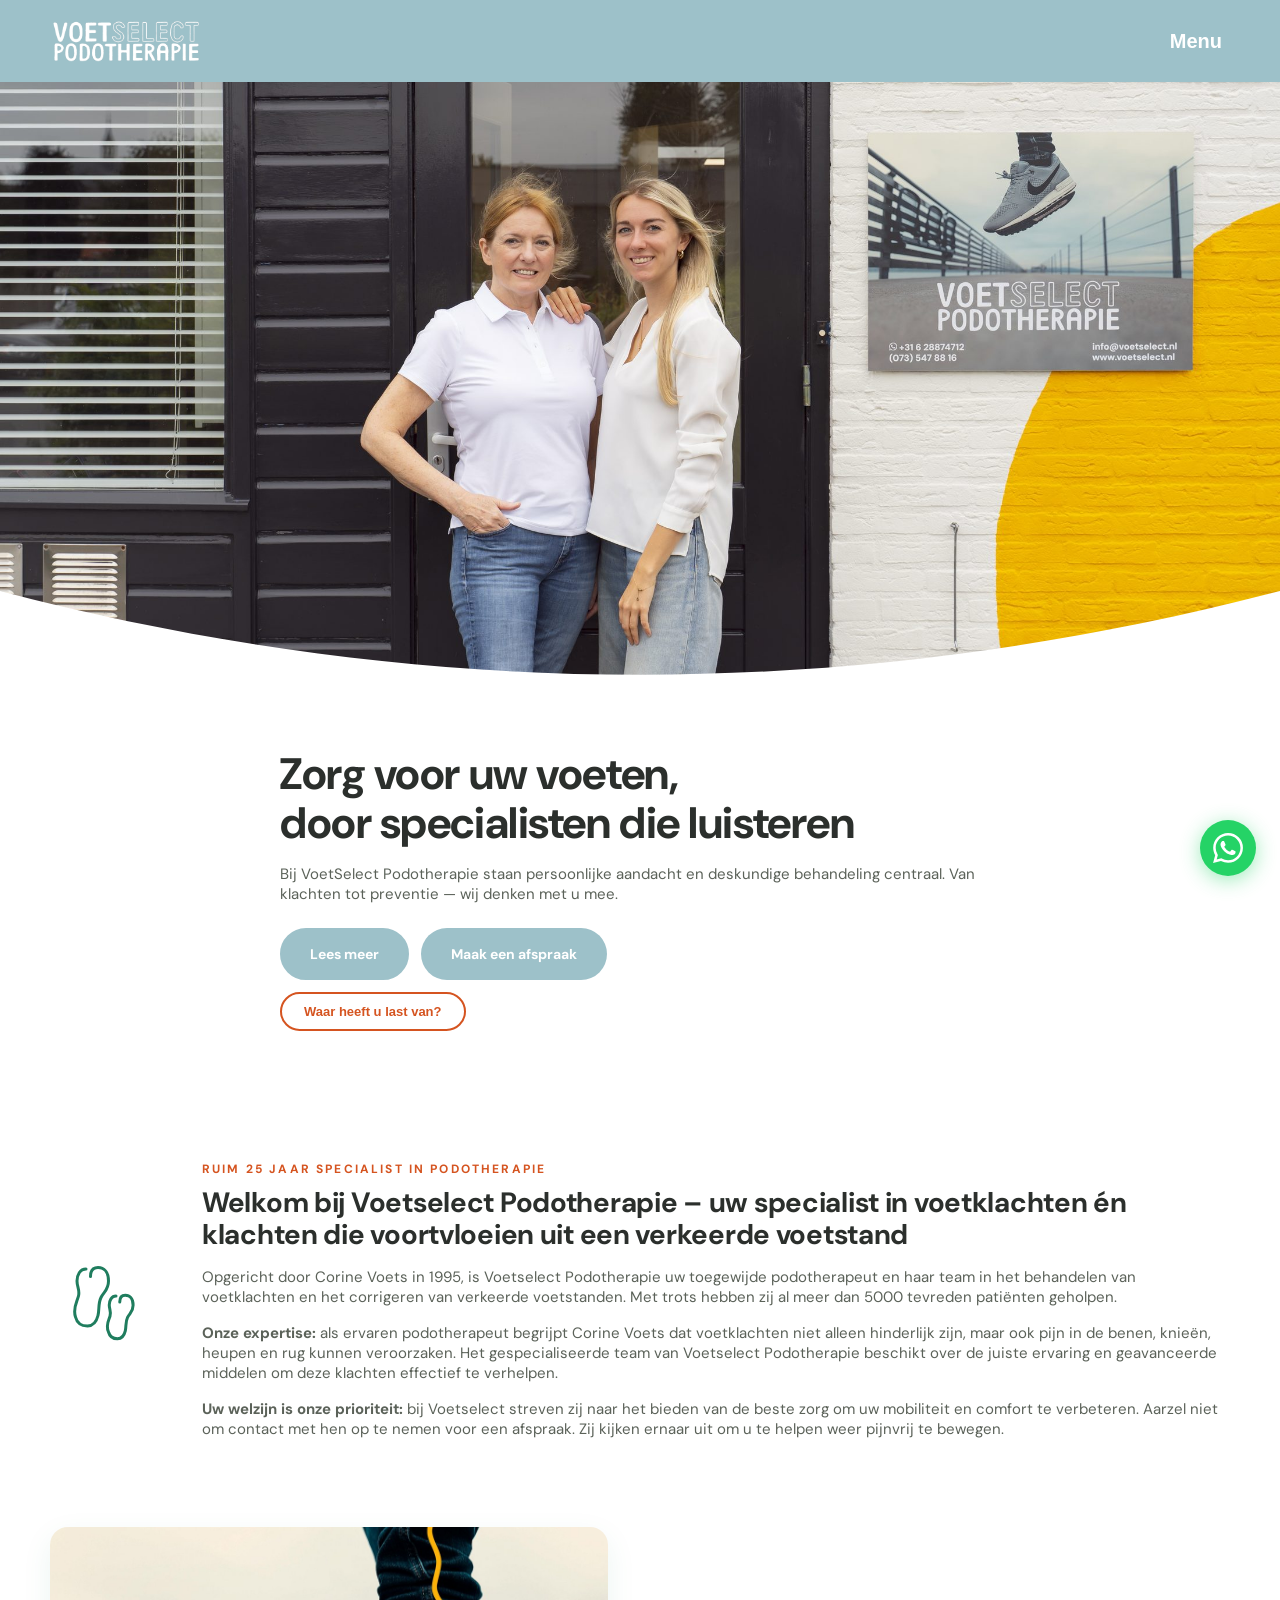
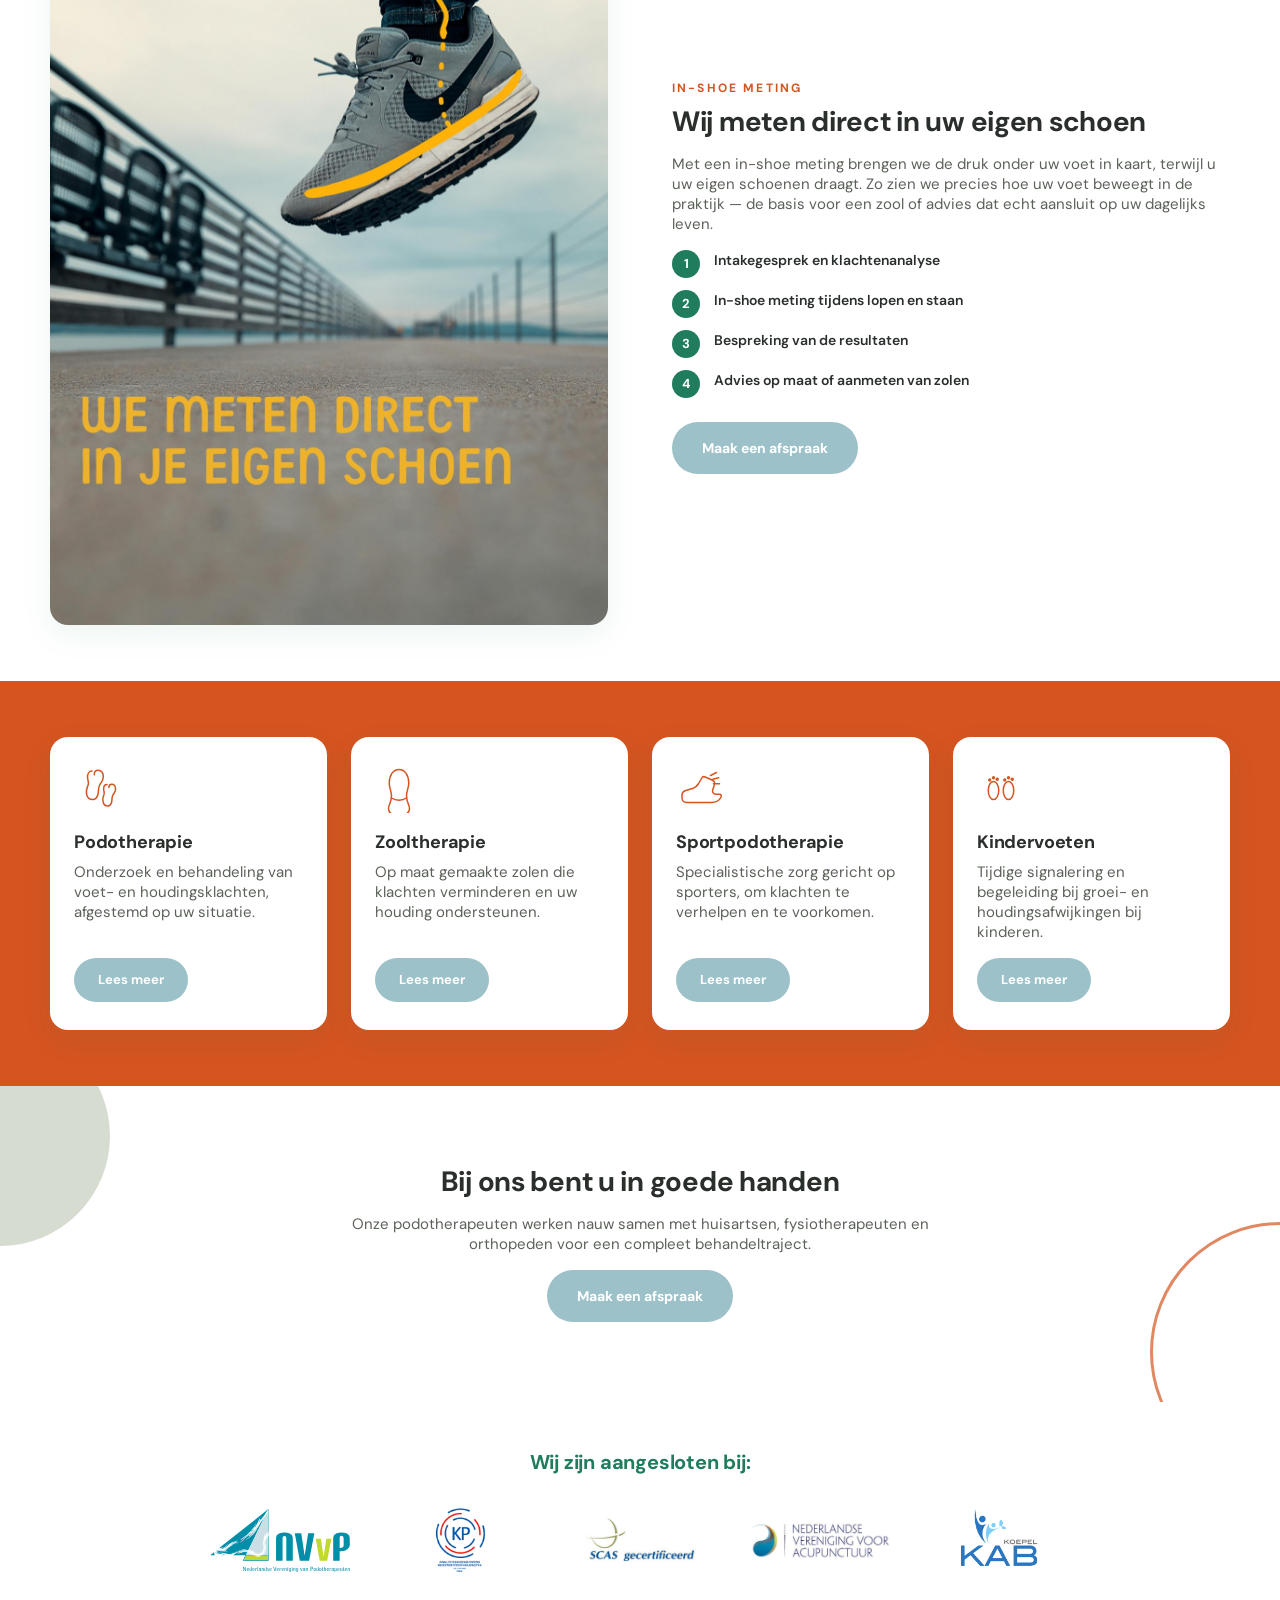
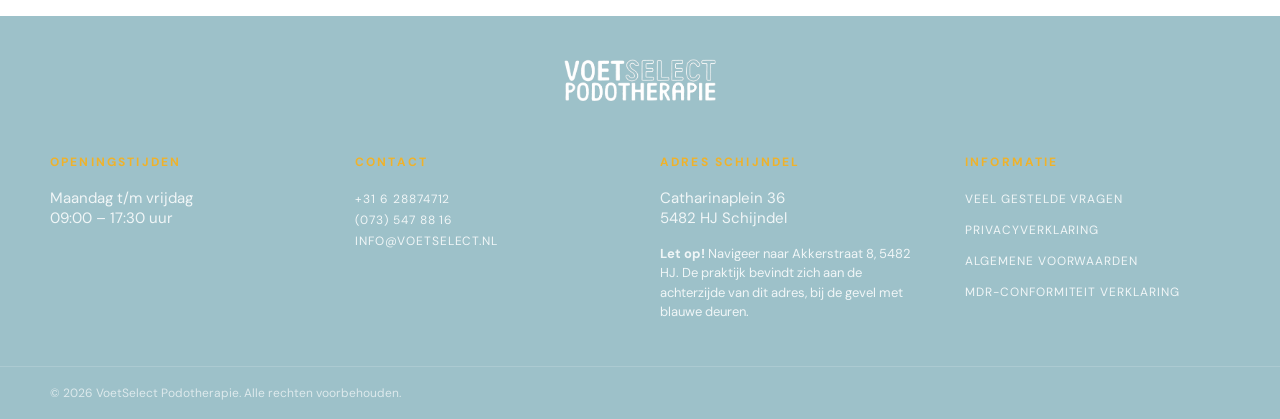
==== index.html @ 1197e451 "email test plus google analytics" ====
<!DOCTYPE html>
<html lang="nl">
<head>
<meta charset="UTF-8">
<!-- Google tag (gtag.js) -->
<script async src="https://www.googletagmanager.com/gtag/js?id=G-R4C8R8138Y"></script>
<script>
  window.dataLayer = window.dataLayer || [];
  function gtag(){dataLayer.push(arguments);}
  gtag('js', new Date());
  gtag('config', 'G-R4C8R8138Y');
</script>
<meta name="viewport" content="width=device-width, initial-scale=1.0">
<meta name="description" content="VoetSelect Podotherapie in Schijndel: al meer dan 25 jaar specialist in voetklachten, steunzolen en podotherapeutische behandeling. Maak eenvoudig online een afspraak.">
<title>VoetSelect Podotherapie</title>
<link rel="icon" href="img/favicon-32x32.png" sizes="32x32">
<link rel="icon" href="img/favicon-192x192.png" sizes="192x192">
<link rel="apple-touch-icon" href="img/apple-touch-icon.png">
<link rel="preconnect" href="https://fonts.googleapis.com">
<link rel="preconnect" href="https://fonts.gstatic.com" crossorigin>
<link href="https://fonts.googleapis.com/css2?family=DM+Sans:ital,opsz,wght@0,9..40,400..700;1,9..40,400..700&display=swap" rel="stylesheet">
<link rel="stylesheet" href="style.css">
</head>
<body data-active-page="index.html">

<div id="header-placeholder"></div>

<main>

  <!-- HERO -->
  <section class="hero">
    <div class="hero-media">
      <img src="img/hero-wide.jpg" alt="Het team van VoetSelect Podotherapie voor de praktijk">
      <svg class="hero-curve" viewBox="0 0 1440 120" preserveAspectRatio="none" aria-hidden="true">
        <path d="M0,0 C 480,120 960,120 1440,0 L1440,120 L0,120 Z" fill="#ffffff"></path>
      </svg>
    </div>

    <div class="hero-content container">
      <h1>Zorg voor uw voeten,<br>door specialisten die luisteren</h1>
      <p>Bij VoetSelect Podotherapie staan persoonlijke aandacht en deskundige behandeling centraal. Van klachten tot preventie &mdash; wij denken met u mee.</p>
      <div class="hero-actions">
        <div class="hero-actions-primary">
          <a class="btn btn-outline" href="behandelingen.html">Lees meer</a>
          <a class="btn btn-primary" href="#" data-open-quiz>Maak een afspraak</a>
        </div>
        <div class="hero-actions-tools">
          <button type="button" class="btn btn-quiz" data-open-quiz>Waar heeft u last van?</button>
        </div>
      </div>
    </div>
  </section>

  <!-- INTRO -->
  <section class="intro container">
    <div class="intro-grid">
      <div class="intro-icon" aria-hidden="true">
        <svg viewBox="0 0 64 64" fill="none" stroke="currentColor" stroke-width="2" stroke-linecap="round" stroke-linejoin="round">
          <path d="M24 8c-4 0-6 4-6 8s2 6 1 10-4 8-2 14c1 4 4 6 8 6s6-3 7-7 0-8 2-12 5-5 5-11-3-9-7-9-5 3-5 6"/>
          <path d="M44 26c-3 0-4.5 3-4.5 6s1.5 4.5 0.5 7.5-3 6-1 10.5c0.8 3 3 4.5 6 4.5s4.5-2.2 5.2-5.2 0-6 1.5-9 3.7-3.7 3.7-8.2-2.2-6.6-5.2-6.6-3.7 2.2-3.7 4.5"/>
        </svg>
      </div>
      <div class="intro-text">
        <p class="eyebrow">Ruim 25 jaar specialist in podotherapie</p>
        <h2>Welkom bij Voetselect Podotherapie – uw specialist in voetklachten én klachten die voortvloeien uit een verkeerde voetstand</h2>
        <p>Opgericht door Corine Voets in 1995, is Voetselect Podotherapie uw toegewijde podotherapeut en haar team in het behandelen van voetklachten en het corrigeren van verkeerde voetstanden. Met trots hebben zij al meer dan 5000 tevreden patiënten geholpen.</p>
        <p><strong>Onze expertise:</strong> als ervaren podotherapeut begrijpt Corine Voets dat voetklachten niet alleen hinderlijk zijn, maar ook pijn in de benen, knieën, heupen en rug kunnen veroorzaken. Het gespecialiseerde team van Voetselect Podotherapie beschikt over de juiste ervaring en geavanceerde middelen om deze klachten effectief te verhelpen.</p>
        <p><strong>Uw welzijn is onze prioriteit:</strong> bij Voetselect streven zij naar het bieden van de beste zorg om uw mobiliteit en comfort te verbeteren. Aarzel niet om contact met hen op te nemen voor een afspraak. Zij kijken ernaar uit om u te helpen weer pijnvrij te bewegen.</p>
      </div>
    </div>
  </section>

  <!-- IN-SHOE STAPPENPLAN -->
  <section class="stappenplan container">
    <div class="stappenplan-grid">
      <div class="stappenplan-media">
        <img src="img/stappenplan.jpg" alt="We meten direct in je eigen schoen">
      </div>
      <div class="stappenplan-text">
        <p class="eyebrow">In-shoe meting</p>
        <h2>Wij meten direct in uw eigen schoen</h2>
        <p>Met een in-shoe meting brengen we de druk onder uw voet in kaart, terwijl u uw eigen schoenen draagt. Zo zien we precies hoe uw voet beweegt in de praktijk &mdash; de basis voor een zool of advies dat echt aansluit op uw dagelijks leven.</p>
        <ol class="stappenplan-steps">
          <li>Intakegesprek en klachtenanalyse</li>
          <li>In-shoe meting tijdens lopen en staan</li>
          <li>Bespreking van de resultaten</li>
          <li>Advies op maat of aanmeten van zolen</li>
        </ol>
        <a class="btn btn-primary" href="#" data-open-quiz>Maak een afspraak</a>
      </div>
    </div>
  </section>

  <!-- FEATURE CARDS -->
  <section class="features">
    <div class="container">
      <div class="features-grid">

        <article class="feature-card">
          <div class="feature-icon" aria-hidden="true">
            <svg viewBox="0 0 64 64" fill="none" stroke="currentColor" stroke-width="2" stroke-linecap="round" stroke-linejoin="round">
              <path d="M24 8c-4 0-6 4-6 8s2 6 1 10-4 8-2 14c1 4 4 6 8 6s6-3 7-7 0-8 2-12 5-5 5-11-3-9-7-9-5 3-5 6"/>
              <path d="M44 26c-3 0-4.5 3-4.5 6s1.5 4.5 0.5 7.5-3 6-1 10.5c0.8 3 3 4.5 6 4.5s4.5-2.2 5.2-5.2 0-6 1.5-9 3.7-3.7 3.7-8.2-2.2-6.6-5.2-6.6-3.7 2.2-3.7 4.5"/>
            </svg>
          </div>
          <h3>Podotherapie</h3>
          <p>Onderzoek en behandeling van voet- en houdingsklachten, afgestemd op uw situatie.</p>
          <a class="btn btn-card" href="behandelingen.html">Lees meer</a>
        </article>

        <article class="feature-card">
          <div class="feature-icon" aria-hidden="true">
            <svg viewBox="0 0 64 64" fill="none" stroke="currentColor" stroke-width="2" stroke-linecap="round" stroke-linejoin="round">
              <path d="M32 6c-8 0-13 8-13 18 0 7 3 11 3 17 0 9-4 12-4 17 0 6 6 10 14 10s14-4 14-10c0-5-4-8-4-17 0-6 3-10 3-17 0-10-5-18-13-18z"/>
              <path d="M22 44c3 2 6 3 10 3s7-1 10-3"/>
            </svg>
          </div>
          <h3>Zooltherapie</h3>
          <p>Op maat gemaakte zolen die klachten verminderen en uw houding ondersteunen.</p>
          <a class="btn btn-card" href="behandelingen.html">Lees meer</a>
        </article>

        <article class="feature-card">
          <div class="feature-icon" aria-hidden="true">
            <svg viewBox="0 0 64 64" fill="none" stroke="currentColor" stroke-width="2" stroke-linecap="round" stroke-linejoin="round">
              <path d="M8 40c0-3 2-5 5-6l10-3c3-1 5-3 7-6l4-7c1-2 3-3 5-2l9 4c3 1 4 4 3 7l-2 6c-1 3 1 6 4 6h5c2 0 3 2 2 4-2 4-7 7-13 7H14c-4 0-6-3-6-6z"/>
              <line x1="46" y1="14" x2="54" y2="10"/>
              <line x1="49" y1="19" x2="57" y2="17"/>
              <line x1="50" y1="25" x2="58" y2="25"/>
            </svg>
          </div>
          <h3>Sportpodotherapie</h3>
          <p>Specialistische zorg gericht op sporters, om klachten te verhelpen en te voorkomen.</p>
          <a class="btn btn-card" href="behandelingen.html">Lees meer</a>
        </article>

        <article class="feature-card">
          <div class="feature-icon" aria-hidden="true">
            <svg viewBox="0 0 64 64" fill="none" stroke="currentColor" stroke-width="2" stroke-linecap="round" stroke-linejoin="round">
              <ellipse cx="22" cy="34" rx="7" ry="12"/>
              <circle cx="17" cy="20" r="2.2" fill="currentColor" stroke="none"/>
              <circle cx="22" cy="17" r="2.2" fill="currentColor" stroke="none"/>
              <circle cx="27" cy="19" r="2.2" fill="currentColor" stroke="none"/>
              <ellipse cx="42" cy="34" rx="7" ry="12"/>
              <circle cx="37" cy="20" r="2.2" fill="currentColor" stroke="none"/>
              <circle cx="42" cy="17" r="2.2" fill="currentColor" stroke="none"/>
              <circle cx="47" cy="19" r="2.2" fill="currentColor" stroke="none"/>
            </svg>
          </div>
          <h3>Kindervoeten</h3>
          <p>Tijdige signalering en begeleiding bij groei- en houdingsafwijkingen bij kinderen.</p>
          <a class="btn btn-card" href="behandelingen.html">Lees meer</a>
        </article>

      </div>
    </div>
  </section>

  <!-- ILLUSTRATION / ACCENT SECTION -->
  <section class="accent-section">
    <div class="accent-circle accent-circle--sage" aria-hidden="true"></div>
    <div class="accent-grid container">
      <div class="accent-text">
        <h2>Bij ons bent u in goede handen</h2>
        <p>Onze podotherapeuten werken nauw samen met huisartsen, fysiotherapeuten en orthopeden voor een compleet behandeltraject.</p>
        <a class="btn btn-primary" href="#" data-open-quiz>Maak een afspraak</a>
      </div>
    </div>
    <div class="accent-circle accent-circle--orange" aria-hidden="true"></div>
  </section>

</main>

<!-- FOOTER -->
<div id="footer-placeholder"></div>

<!-- QUIZ MODAL -->
<div class="quiz-overlay" id="quizOverlay" aria-hidden="true" role="dialog" aria-modal="true" aria-labelledby="quizHeading">
  <div class="quiz-modal">
    <button type="button" class="quiz-close" id="quizClose" aria-label="Quiz sluiten">&times;</button>
    <div class="quiz-deco" aria-hidden="true"></div>

    <!-- Vraag 1 -->
    <div class="quiz-step is-active" id="quizStep1">
      <div class="quiz-meta">
        <span class="quiz-counter">Vraag 1 van 3</span>
        <div class="quiz-progress-track"><div class="quiz-progress-fill quiz-progress-fill--1"></div></div>
      </div>
      <h3 id="quizHeading" class="quiz-question">Waar heeft u pijn of klachten?</h3>
      <div class="quiz-options">
        <button type="button" class="quiz-option" data-value="Voet">Voet</button>
        <button type="button" class="quiz-option" data-value="Enkel">Enkel</button>
        <button type="button" class="quiz-option" data-value="Knie">Knie</button>
        <button type="button" class="quiz-option" data-value="Heup of rug">Heup of rug</button>
      </div>
      <div class="quiz-nav">
        <button type="button" class="btn btn-primary quiz-next" data-next="quizStep2" disabled>Volgende</button>
      </div>
    </div>

    <!-- Vraag 2 -->
    <div class="quiz-step" id="quizStep2">
      <div class="quiz-meta">
        <span class="quiz-counter">Vraag 2 van 3</span>
        <div class="quiz-progress-track"><div class="quiz-progress-fill quiz-progress-fill--2"></div></div>
      </div>
      <h3 class="quiz-question">Hoe lang heeft u deze klachten al?</h3>
      <div class="quiz-options">
        <button type="button" class="quiz-option" data-value="Minder dan 2 weken">Minder dan 2 weken</button>
        <button type="button" class="quiz-option" data-value="2 tot 6 weken">2 tot 6 weken</button>
        <button type="button" class="quiz-option" data-value="Langer dan 6 weken">Langer dan 6 weken</button>
        <button type="button" class="quiz-option" data-value="Al meer dan een jaar">Al meer dan een jaar</button>
      </div>
      <div class="quiz-nav">
        <button type="button" class="quiz-back" data-prev="quizStep1">Terug</button>
        <button type="button" class="btn btn-primary quiz-next" data-next="quizStep3" disabled>Volgende</button>
      </div>
    </div>

    <!-- Vraag 3 -->
    <div class="quiz-step" id="quizStep3">
      <div class="quiz-meta">
        <span class="quiz-counter">Vraag 3 van 3</span>
        <div class="quiz-progress-track"><div class="quiz-progress-fill quiz-progress-fill--3"></div></div>
      </div>
      <h3 class="quiz-question">Wanneer zijn de klachten het ergst?</h3>
      <div class="quiz-options">
        <button type="button" class="quiz-option" data-value="'s Ochtends bij het opstaan">'s Ochtends bij het opstaan</button>
        <button type="button" class="quiz-option" data-value="Na lang lopen of staan">Na lang lopen of staan</button>
        <button type="button" class="quiz-option" data-value="Tijdens het sporten">Tijdens het sporten</button>
        <button type="button" class="quiz-option" data-value="De hele dag door">De hele dag door</button>
      </div>
      <div class="quiz-nav">
        <button type="button" class="quiz-back" data-prev="quizStep2">Terug</button>
        <button type="button" class="btn btn-primary quiz-next" data-next="quizForm" disabled>Bekijk resultaat</button>
      </div>
    </div>

    <!-- Afspraak form -->
    <div class="quiz-step" id="quizForm">
      <h3 class="quiz-question">Maak een afspraak</h3>
      <p class="quiz-form-intro">Op basis van uw antwoorden maken wij graag een afspraak voor u.</p>
      <div class="quiz-summary" id="quizSummary" aria-live="polite"></div>
      <form class="quiz-form" id="appointmentForm" novalidate>
        <div class="form-row">
          <div class="form-field">
            <label for="fname">Naam <span aria-hidden="true">*</span></label>
            <input type="text" id="fname" name="naam" required autocomplete="name" placeholder="Uw volledige naam">
          </div>
          <div class="form-field">
            <label for="femail">E-mail <span aria-hidden="true">*</span></label>
            <input type="email" id="femail" name="email" required autocomplete="email" placeholder="uw@email.nl">
          </div>
        </div>
        <div class="form-row">
          <div class="form-field">
            <label for="fphone">Telefoonnummer</label>
            <input type="tel" id="fphone" name="telefoon" autocomplete="tel" placeholder="06 00 00 00 00">
          </div>
          <div class="form-field">
            <label for="fdate">Gewenste datum</label>
            <input type="date" id="fdate" name="datum">
          </div>
        </div>
        <div class="form-field">
          <label for="fnotes">Opmerkingen</label>
          <textarea id="fnotes" name="opmerkingen" rows="3" placeholder="Eventuele extra informatie..."></textarea>
        </div>
        <div class="form-field">
          <label for="fcaptcha">Beveiliging <span aria-hidden="true">*</span></label>
          <div class="captcha-wrap">
            <span class="captcha-question" id="captchaQuestion"></span>
            <input type="text" id="fcaptcha" name="captcha" inputmode="numeric" autocomplete="off" placeholder="Uw antwoord">
          </div>
        </div>
        <div class="form-field">
          <div class="h-captcha" data-captcha="true"></div>
        </div>
        <p class="form-error" id="appointmentFormError" hidden>Er ging iets mis bij het versturen. Probeer het opnieuw of bel ons.</p>
        <div class="quiz-nav">
          <button type="button" class="quiz-back" data-prev="quizStep3">Terug</button>
          <button type="submit" class="btn btn-primary">Afspraak aanvragen</button>
        </div>
      </form>
    </div>

    <!-- Bevestiging -->
    <div class="quiz-step" id="quizSuccess">
      <div class="quiz-success-icon" aria-hidden="true">
        <svg viewBox="0 0 48 48" fill="none" stroke="currentColor" stroke-width="3.5" stroke-linecap="round" stroke-linejoin="round">
          <polyline points="10,26 20,36 38,14"/>
        </svg>
      </div>
      <h3 class="quiz-question">Aanvraag verstuurd!</h3>
      <p>Bedankt voor uw aanvraag. Wij nemen zo snel mogelijk contact met u op om een afspraak in te plannen.</p>
      <button type="button" class="btn btn-primary" id="quizDoneBtn">Sluiten</button>
    </div>

  </div>
</div>

<script src="partials.js"></script>
<script src="script.js"></script>
<script src="https://web3forms.com/client/script.js" async defer></script>
</body>
</html>
---- style.css ----
/* ============================================
   VoetSelect Podotherapie — Design tokens
   Derived from the supplied design brief PDF
   ============================================ */

/* Breakpoint scale — reuse these values only, don't invent new ones.
   500  small phones: collapse 2-col quiz/form fields to 1 col
   640  small: grids expand from 1 to 2/3 columns
   768  tablet (PDF spec: type scale + container padding)
   900  split layouts: content + sidebar/image
   1000 desktop nav kicks in (must match the nav breakpoint in script.js);
        grids expand to 3/4 columns
   1200 desktop (PDF spec: type scale) */

:root {
  /* Color palette (from PDF page 3) */
  --color-sage: #b6c0ab;     /* soft green */
  --color-blue: #9dc1c9;     /* header / hero blue */
  --color-gold: #efb22b;     /* accent yellow */
  --color-terracotta: #d55420; /* feature band */
  --color-green: #1f7d5e;    /* primary / hover */

  --color-white: #ffffff;
  --color-text: #2b2f2c;
  --color-text-muted: #5b6259;

  /* Typography (DM Sans, from PDF page 2) */
  --font-base: 'DM Sans', system-ui, -apple-system, sans-serif;

  --fs-body: 15px;
  --lh-body: 20px;

  --fs-h1: 28px;
  --lh-h1: 32px;

  --fs-h2: 20px;
  --lh-h2: 26px;

  --fs-link: 12px;

  /* Container padding (mobile defaults, from PDF page 4) */
  --pad-container: 25px;

  /* Radii / shadows */
  --radius-btn: 999px;
  --radius-card: 18px;
  --shadow-card: 0 10px 30px rgba(31, 125, 94, 0.08);

  --transition-fast: 0.2s ease;
}

/* Tablet */
@media (min-width: 768px) {
  :root {
    --fs-h1: 35px;
    --lh-h1: 40px;

    --fs-h2: 24px;
    --lh-h2: 30px;

    --pad-container: 50px;
  }
}

/* Desktop */
@media (min-width: 1200px) {
  :root {
    --fs-h1: 44px;
    --lh-h1: 49px;

    --fs-h2: 28px;
    --lh-h2: 32px;

    --pad-container: 50px;
  }
}

/* ============================================
   Reset & base
   ============================================ */

* { box-sizing: border-box; }

html { scroll-behavior: smooth; }

body {
  margin: 0;
  font-family: var(--font-base);
  font-size: var(--fs-body);
  line-height: var(--lh-body);
  color: var(--color-text);
  background: var(--color-white);
}

img { max-width: 100%; display: block; }

a {
  color: inherit;
  text-decoration: none;
}

.container {
  max-width: 1280px;
  margin: 0 auto;
  padding-left: var(--pad-container);
  padding-right: var(--pad-container);
}

h1, h2, h3 {
  margin: 0 0 16px;
  font-weight: 700;
  letter-spacing: -0.01em;
}

h1 {
  font-size: var(--fs-h1);
  line-height: var(--lh-h1);
}

h2 {
  font-size: var(--fs-h2);
  line-height: var(--lh-h2);
}

h3 {
  font-size: 18px;
  line-height: 24px;
  margin-bottom: 8px;
}

p {
  margin: 0 0 16px;
  color: var(--color-text-muted);
}

/* Links styled in small caps, per PDF page 2 spec */
.footer-links a,
.footer-col a {
  font-size: var(--fs-link);
  letter-spacing: 0.08em;
  text-transform: uppercase;
  font-variant-caps: small-caps;
}

/* ============================================
   Buttons — pill shape, green hover (PDF page 1)
   ============================================ */

.btn {
  display: inline-flex;
  align-items: center;
  justify-content: center;
  padding: 14px 28px;
  border-radius: var(--radius-btn);
  font-weight: 700;
  font-size: 14px;
  border: 2px solid transparent;
  transition: background-color 0.65s ease,
              color 0.65s ease,
              border-color 0.65s ease,
              transform var(--transition-fast);
  cursor: pointer;
}

.btn:active { transform: translateY(1px); }

/* Primary CTA — solid green */
.btn-primary {
  background: var(--color-blue);
  color: var(--color-white);
}
.btn-primary:hover {
  background: var(--color-green);
}

/* Outline button on hero — light, turns green on hover */
.btn-outline {
  background: var(--color-blue);
  color: var(--color-white);
  border-color: var(--color-blue);
}
.btn-outline:hover {
  background: var(--color-green);
  border-color: var(--color-green);
}

/* Card "Lees meer" buttons — blue, green on hover (matches PDF) */
.btn-card {
  background: var(--color-blue);
  color: var(--color-white);
  padding: 10px 22px;
  font-size: 13px;
}
.btn-card:hover {
  background: var(--color-green);
}

/* ============================================
   Header
   ============================================ */

.site-header {
  background: var(--color-blue);
  position: sticky;
  top: 0;
  z-index: 150;
}

.header-inner {
  max-width: 1280px;
  margin: 0 auto;
  padding: 18px var(--pad-container);
  display: flex;
  align-items: center;
  justify-content: space-between;
}

.logo {
  display: flex;
  align-items: center;
}

.logo-img {
  height: 38px;
  width: auto;
  display: block;
}

@media (min-width: 768px) {
  .logo-img { height: 46px; }
}

/* Menu toggle (mobile-first) */
.menu-label {
  min-width: 4ch;
  text-align: center;
  display: inline-block;
  transition: opacity 0.15s ease, transform 0.15s ease;
}

.menu-label.is-switching {
  opacity: 0;
  transform: scale(0.5);
}

.menu-toggle {
  display: flex;
  align-items: center;
  gap: 10px;
  background: none;
  border: none;
  color: var(--color-white);
  font-weight: 700;
  font-size: 14px;
  cursor: pointer;
  padding: 8px;
  position: relative;
  z-index: 110;
}

.menu-icon {
  position: relative;
  width: 22px;
  height: 16px;
}
.menu-icon span {
  position: absolute;
  left: 0;
  display: block;
  width: 22px;
  height: 2px;
  background: var(--color-white);
  border-radius: 2px;
  transition: transform 0.35s cubic-bezier(0.65, 0, 0.35, 1),
              opacity 0.25s ease,
              top 0.35s cubic-bezier(0.65, 0, 0.35, 1);
}
.menu-icon span:nth-child(1) { top: 0; }
.menu-icon span:nth-child(2) { top: 7px; }
.menu-icon span:nth-child(3) { top: 14px; }

/* Morph into an X when open */
.menu-toggle[aria-expanded="true"] .menu-icon span:nth-child(1) {
  top: 7px;
  transform: rotate(45deg);
}
.menu-toggle[aria-expanded="true"] .menu-icon span:nth-child(2) {
  opacity: 0;
  transform: scaleX(0);
}
.menu-toggle[aria-expanded="true"] .menu-icon span:nth-child(3) {
  top: 7px;
  transform: rotate(-45deg);
}
.menu-toggle[aria-expanded="true"] .menu-icon span {
  background: var(--color-white);
}

/* Primary nav — full-screen circular reveal */
.primary-nav {
  position: fixed;
  inset: 0;
  z-index: 100;
  background: var(--color-green);
  display: flex;
  align-items: center;
  justify-content: center;

  clip-path: circle(0% at calc(100% - 38px) 38px);
  transition: clip-path 0.6s cubic-bezier(0.65, 0, 0.35, 1);
  pointer-events: none;
}

.primary-nav.is-open {
  clip-path: circle(150% at calc(100% - 38px) 38px);
  pointer-events: auto;
}

/* Decorative circle motif inside the overlay */
.primary-nav-circle {
  position: absolute;
  top: 50%;
  left: 50%;
  width: 60vmax;
  height: 60vmax;
  border: 1px solid rgba(255, 255, 255, 0.12);
  border-radius: 50%;
  transform: translate(-50%, -50%) scale(0.6);
  opacity: 0;
  transition: transform 0.7s cubic-bezier(0.65, 0, 0.35, 1) 0.1s,
              opacity 0.7s ease 0.1s;
}
.primary-nav.is-open .primary-nav-circle {
  transform: translate(-50%, -50%) scale(1);
  opacity: 1;
}

.primary-nav-inner {
  position: relative;
  text-align: center;
  opacity: 0;
  transform: translateY(16px);
  transition: opacity 0.4s ease 0.15s, transform 0.4s ease 0.15s;
}
.primary-nav.is-open .primary-nav-inner {
  opacity: 1;
  transform: translateY(0);
}

.primary-nav ul {
  list-style: none;
  margin: 0;
  padding: 0;
  display: flex;
  flex-direction: column;
  gap: 16px;
}
.primary-nav a {
  color: var(--color-white);
  font-weight: 700;
  font-size: 28px;
  letter-spacing: -0.01em;
  transition: color var(--transition-fast);
}
.primary-nav a:hover,
.primary-nav a:focus-visible {
  color: var(--color-gold);
}

@media (min-width: 1000px) {
  .menu-icon { display: none; }
  .menu-toggle { font-size: 20px; }

  /* Circle center sits at the viewport's top-right corner,
     so the top and right edges clip it — only the bottom-left arc is visible */
  .primary-nav {
    position: fixed;
    inset: auto;
    top: -400px;
    right: -400px;
    width: 800px;
    height: 800px;
    border-radius: 50%;
    background: var(--color-green);

    clip-path: none;
    transform: scale(0);
    transform-origin: center; /* center = viewport top-right corner */
    transition: transform 0.5s cubic-bezier(0.65, 0, 0.35, 1);

    display: flex;
    align-items: flex-end;
    justify-content: flex-end;
    padding: 0 450px 90px 0;
    pointer-events: none;
    z-index: 100;
  }

  .primary-nav.is-open {
    transform: scale(1);
    clip-path: none;
    pointer-events: auto;
  }

  .primary-nav-circle { display: none; }

  .primary-nav-inner {
    opacity: 0;
    transform: none;
    transition: opacity 0.3s ease 0.25s;
  }

  .primary-nav.is-open .primary-nav-inner {
    opacity: 1;
    transform: none;
  }

  .primary-nav ul {
    flex-direction: column;
    gap: 10px;
    text-align: right;
  }

  .primary-nav a {
    color: var(--color-white);
    font-weight: 700;
    font-size: 16px;
    letter-spacing: -0.01em;
  }

  .primary-nav a:hover,
  .primary-nav a:focus-visible {
    color: var(--color-gold);
  }
}

/* Lock scroll while the circular menu is open */
body.menu-open {
  overflow: hidden;
}

/* ============================================
   Hero
   ============================================ */

.hero {
  position: relative;
  background: var(--color-white);
}

.hero-media {
  position: relative;
  height: 56vh;
  min-height: 380px;
  max-height: max(620px, 32vw);
  overflow: hidden;
}

.hero-media img {
  width: 100%;
  height: 100%;
  object-fit: cover;
  object-position: center 65%;
}

.hero-curve {
  position: absolute;
  bottom: -1px;
  left: 0;
  width: 100%;
  height: 18%;
  min-height: 60px;
}

.hero-content {
  padding-top: 32px;
  padding-bottom: 64px;
  max-width: 760px;
}

.hero-content h1 {
  color: var(--color-text);
}

.hero-actions {
  display: flex;
  flex-direction: column;
  gap: 12px;
  margin-top: 24px;
}

.hero-actions-primary,
.hero-actions-tools {
  display: flex;
  flex-wrap: wrap;
  gap: 12px;
  align-items: center;
}

.hero-actions-tools .btn {
  padding: 10px 22px;
  font-size: 13px;
}

/* On larger screens, give the hero text more breathing room */
@media (min-width: 1000px) {
  .hero-media { height: 70vh; min-height: 520px; }

  .hero-content {
    padding-top: 48px;
    padding-bottom: 72px;
    max-width: 820px;
  }
}

/* ============================================
   Intro section
   ============================================ */

.intro {
  padding-top: 56px;
  padding-bottom: 56px;
}

.intro-grid {
  display: grid;
  gap: 32px;
  align-items: center;
}

.intro-icon svg {
  width: 88px;
  height: 88px;
  color: var(--color-green);
}

.eyebrow {
  text-transform: uppercase;
  letter-spacing: 0.18em;
  font-size: 12px;
  font-weight: 700;
  color: var(--color-terracotta);
  margin-bottom: 8px;
}

@media (min-width: 768px) {
  .intro-grid {
    grid-template-columns: 120px 1fr;
  }
  .intro-icon svg { width: 96px; height: 96px; }
}

/* ============================================
   In-shoe stappenplan
   ============================================ */

.stappenplan {
  padding-top: 16px;
  padding-bottom: 56px;
}

.stappenplan-grid {
  display: grid;
  gap: 32px;
  align-items: center;
}

.stappenplan-media {
  border-radius: var(--radius-card);
  overflow: hidden;
  box-shadow: var(--shadow-card);
}

.stappenplan-media img {
  width: 100%;
  height: auto;
  display: block;
}

.stappenplan-text h2 { color: var(--color-text); }

.stappenplan-steps {
  margin: 0 0 24px;
  padding-left: 0;
  list-style: none;
  counter-reset: step;
  display: flex;
  flex-direction: column;
  gap: 12px;
}

.stappenplan-steps li {
  counter-increment: step;
  display: flex;
  align-items: flex-start;
  gap: 14px;
  font-size: 14px;
  color: var(--color-text);
  font-weight: 600;
}

.stappenplan-steps li::before {
  content: counter(step);
  flex: 0 0 auto;
  display: flex;
  align-items: center;
  justify-content: center;
  width: 28px;
  height: 28px;
  border-radius: 50%;
  background: var(--color-green);
  color: var(--color-white);
  font-size: 13px;
  font-weight: 700;
}

@media (min-width: 900px) {
  .stappenplan-grid {
    grid-template-columns: 1fr 1fr;
    gap: 64px;
  }
}

/* ============================================
   Feature cards — terracotta band (PDF page 5)
   ============================================ */

.features {
  background: var(--color-terracotta);
  padding-top: 56px;
  padding-bottom: 56px;
}

.features-grid {
  display: grid;
  gap: 24px;
  grid-template-columns: 1fr;
}

@media (min-width: 640px) {
  .features-grid { grid-template-columns: repeat(2, 1fr); }
}

@media (min-width: 1000px) {
  .features-grid { grid-template-columns: repeat(4, 1fr); }
}

.feature-card {
  background: var(--color-white);
  border-radius: var(--radius-card);
  padding: 28px 24px;
  box-shadow: var(--shadow-card);
  display: flex;
  flex-direction: column;
}

.feature-icon svg {
  width: 48px;
  height: 48px;
  color: var(--color-terracotta);
  margin-bottom: 12px;
}

.feature-card h3 { color: var(--color-text); }

.feature-card p {
  flex-grow: 1;
}

.feature-card .btn-card {
  align-self: flex-start;
}

/* ============================================
   Accent section — colored circles (PDF page 5)
   ============================================ */

.accent-section {
  padding-top: 80px;
  padding-bottom: 80px;
  position: relative;
  overflow: hidden;
}

.accent-grid {
  display: grid;
  gap: 32px;
  align-items: center;
}

.accent-text {
  position: relative;
  z-index: 2;
  max-width: 640px;
  margin: 0 auto;
  text-align: center;
}

.accent-text h2 { color: var(--color-text); }

.accent-circle {
  position: absolute;
  border-radius: 50%;
  z-index: 1;
  opacity: 0.55;
  pointer-events: none;
}

/* Positioned relative to the full-bleed .accent-section (not the
   max-width container), and offset by exactly half their own width,
   so they bleed off the true page edge by the same proportion at
   every viewport width instead of floating inside the container's
   centering margin on very wide screens. */
.accent-circle--sage {
  width: 140px;
  height: 140px;
  min-width: 140px;
  min-height: 140px;
  background: var(--color-sage);
  top: -60px;
  left: 0;
  transform: translateX(-50%);
}

.accent-circle--orange {
  width: 160px;
  height: 160px;
  min-width: 160px;
  min-height: 160px;
  border-radius: 50%;
  border: 3px solid var(--color-terracotta);
  bottom: -80px;
  right: 0;
  transform: translateX(50%);
  background: transparent;
  opacity: 0.7;
}

@media (min-width: 640px) {
  .accent-circle--sage { width: 220px; height: 220px; min-width: 220px; min-height: 220px; }
  .accent-circle--orange { width: 260px; height: 260px; min-width: 260px; min-height: 260px; }
}

/* ============================================
   Footer (PDF page 6) — colored footer
   ============================================ */

.site-footer {
  background: var(--color-blue);
  color: var(--color-white);
  padding-top: 40px;
}

.footer-logo-wrap {
  text-align: center;
  padding-bottom: 28px;
}

.site-footer h6 {
  font-size: 12px;
  text-transform: uppercase;
  letter-spacing: 0.18em;
  font-weight: 700;
  margin: 0 0 16px;
  color: var(--color-gold);
}

.footer-grid {
  display: grid;
  gap: 40px;
  grid-template-columns: 1fr;
  padding-bottom: 28px;
}

@media (min-width: 768px) {
  .footer-grid {
    grid-template-columns: repeat(4, 1fr);
  }
}

.footer-col p {
  color: rgba(255, 255, 255, 0.85);
}

.footer-col a {
  color: rgba(255, 255, 255, 0.85);
}
.footer-col a:hover {
  color: var(--color-gold);
}

.logo-img--footer {
  height: 48px;
  width: auto;
  margin: 0 auto 20px;
}

.footer-hours {
  color: rgba(255, 255, 255, 0.85);
}

.footer-note {
  font-size: 13px;
  line-height: 1.5;
}

.footer-links {
  list-style: none;
  margin: 0;
  padding: 0;
  display: flex;
  flex-direction: column;
  gap: 10px;
}

.footer-bottom {
  border-top: 1px solid rgba(255, 255, 255, 0.15);
  padding-top: 16px;
  padding-bottom: 16px;
}

.footer-bottom p {
  margin: 0;
  font-size: 12px;
  color: rgba(255, 255, 255, 0.65);
}

/* ============================================
   Page hero (subpages — image variant)
   ============================================ */

.page-hero--img {
  position: relative;
  background: var(--color-blue);
}

/* Full-bleed image behind everything */
.page-hero-media {
  position: absolute;
  inset: 0;
  overflow: hidden;
}

.page-hero-media img {
  width: 100%;
  height: 100%;
  object-fit: cover;
  object-position: center 35%;
}

/* Dark gradient left→right so left-side text stays legible */
.page-hero-overlay {
  position: absolute;
  inset: 0;
  background: linear-gradient(
    to right,
    rgba(15, 30, 22, 0.72) 0%,
    rgba(15, 30, 22, 0.45) 55%,
    rgba(15, 30, 22, 0.1) 100%
  );
}

/* Text content — sits above image + overlay */
.page-hero-content {
  position: relative;
  z-index: 2;
  padding-top: 72px;
  padding-bottom: 120px;
  max-width: 680px;
}

.page-hero-content h1 {
  color: var(--color-white);
  margin-bottom: 16px;
}

.page-hero-eyebrow {
  color: var(--color-gold) !important;
}

.page-hero-lead {
  color: rgba(255, 255, 255, 0.9);
  font-size: 17px;
  line-height: 26px;
  margin: 0;
  max-width: 520px;
}

/* Reuse .hero-curve — positioned at bottom of section */
.page-hero--img .hero-curve {
  position: absolute;
  bottom: -1px;
  left: 0;
  width: 100%;
  height: 18%;
  min-height: 60px;
  z-index: 3;
}

/* Give the section a min-height so the image fills nicely */
.page-hero--img {
  min-height: 420px;
}

@media (min-width: 1000px) {
  .page-hero-content { padding-top: 96px; padding-bottom: 140px; }
  .page-hero--img { min-height: 540px; }
}

/* ============================================
   Tarieven page — Vergoedingen intro
   ============================================ */

.vergoedingen {
  padding-top: 64px;
  padding-bottom: 64px;
  position: relative;
  overflow: hidden;
}

.vergoedingen-deco {
  position: absolute;
  border-radius: 50%;
  pointer-events: none;
}

.vergoedingen-deco--gold {
  width: 320px;
  height: 320px;
  background: var(--color-gold);
  opacity: 0.2;
  right: -80px;
  top: -80px;
}

.vergoedingen-deco--sage {
  width: 200px;
  height: 200px;
  background: var(--color-sage);
  opacity: 0.3;
  right: 200px;
  bottom: -60px;
}

.vergoedingen-content {
  position: relative;
  z-index: 2;
  max-width: 680px;
}

.vergoedingen-content h2 { color: var(--color-text); }

.vergoedingen-content a:not(.btn) {
  color: var(--color-green);
  font-weight: 600;
  text-decoration: underline;
  text-underline-offset: 3px;
}

/* ============================================
   Tarieven page — Price list
   ============================================ */

.tarieven-section {
  background: var(--color-terracotta);
  padding-top: 64px;
  padding-bottom: 64px;
  position: relative;
  overflow: hidden;
}

.tarieven-section::before {
  content: '';
  position: absolute;
  width: 400px;
  height: 400px;
  border-radius: 50%;
  border: 2px solid rgba(255, 255, 255, 0.12);
  top: -150px;
  right: -100px;
  pointer-events: none;
}

.tarieven-eyebrow {
  color: rgba(255, 255, 255, 0.7);
  text-align: center;
}

.tarieven-heading {
  color: var(--color-white);
  text-align: center;
  margin-bottom: 40px;
}

.tarieven-list {
  display: flex;
  flex-direction: column;
  gap: 12px;
  margin-bottom: 40px;
}

.tarief-item {
  background: var(--color-white);
  border-radius: var(--radius-card);
  padding: 18px 28px;
  display: flex;
  flex-direction: column;
  align-items: flex-start;
  justify-content: space-between;
  gap: 6px;
  box-shadow: var(--shadow-card);
}

.tarief-naam {
  font-size: 15px;
  font-weight: 600;
  color: var(--color-text);
}

.tarief-prijs {
  font-size: 17px;
  font-weight: 700;
  color: var(--color-green);
  white-space: nowrap;
  flex-shrink: 0;
}

.tarieven-actions {
  display: flex;
  flex-wrap: wrap;
  gap: 16px;
  justify-content: center;
}

.tarieven-btn {
  min-width: 200px;
}

@media (min-width: 640px) {
  .tarief-item { flex-direction: row; align-items: center; gap: 24px; }
}

/* ============================================
   Tarieven page — Waarom Voetselect
   ============================================ */

.waarom {
  padding-top: 72px;
  padding-bottom: 72px;
}

.waarom-intro {
  text-align: center;
  max-width: 680px;
  margin: 0 auto 56px;
}

.waarom-intro h2 { color: var(--color-text); }

.waarom-grid {
  display: grid;
  gap: 40px;
  grid-template-columns: 1fr;
}

@media (min-width: 768px) {
  .waarom-grid { grid-template-columns: repeat(3, 1fr); }
}

.waarom-card {
  text-align: center;
}

.waarom-icon {
  width: 72px;
  height: 72px;
  background: var(--color-blue);
  border-radius: 50%;
  display: flex;
  align-items: center;
  justify-content: center;
  margin: 0 auto 20px;
}

.waarom-icon svg {
  width: 32px;
  height: 32px;
  color: var(--color-white);
}

.waarom-card h3 {
  color: var(--color-text);
  margin-bottom: 10px;
}

.waarom-card .btn-card {
  margin-top: 14px;
}

.waarom-photo {
  width: 100%;
  aspect-ratio: 4 / 3;
  object-fit: cover;
  border-radius: var(--radius-card);
  box-shadow: var(--shadow-card);
  margin-bottom: 20px;
}

/* ============================================
   Tarieven page — Behandelt onder meer
   ============================================ */

.behandeling {
  background: var(--color-sage);
  padding-top: 72px;
  padding-bottom: 72px;
  position: relative;
  overflow: hidden;
}

.behandeling-deco {
  position: absolute;
  border-radius: 50%;
  pointer-events: none;
}

.behandeling-deco--green {
  width: 300px;
  height: 300px;
  background: var(--color-green);
  opacity: 0.12;
  left: -100px;
  top: -80px;
}

.behandeling-deco--terracotta {
  width: 260px;
  height: 260px;
  border: 3px solid var(--color-terracotta);
  opacity: 0.3;
  right: -80px;
  bottom: -80px;
}

.behandeling-eyebrow {
  text-align: center;
}

.behandeling-heading {
  color: var(--color-text);
  text-align: center;
  margin-bottom: 40px;
}

.behandeling-list {
  list-style: none;
  margin: 0;
  padding: 0;
  display: grid;
  grid-template-columns: 1fr;
  gap: 14px;
  position: relative;
  z-index: 2;
}

@media (min-width: 640px) {
  .behandeling-list { grid-template-columns: repeat(2, 1fr); }
}

.behandeling-list li {
  display: flex;
  align-items: flex-start;
  gap: 14px;
  font-size: 15px;
  font-weight: 500;
  color: var(--color-text);
  line-height: 22px;
}

.behandeling-list li::before {
  content: '';
  flex: 0 0 10px;
  width: 10px;
  height: 10px;
  border-radius: 50%;
  background: var(--color-green);
  margin-top: 6px;
}

/* ============================================
   Maatslippers gallery — display cabinet (vitrinekast)
   ============================================ */

.maatslippers-cabinet {
  position: relative;
  border-radius: 14px;
  padding: 16px;
  background: url('img/vitrinekast-hout.jpg') center / cover;
  box-shadow: inset 0 0 0 6px rgba(0, 0, 0, 0.08),
              inset 0 2px 40px rgba(0, 0, 0, 0.28),
              0 24px 60px rgba(0, 0, 0, 0.18);
  overflow: hidden;
}

/* Glass sheen across the front of the cabinet */
.maatslippers-cabinet::before {
  content: '';
  position: absolute;
  inset: 0;
  background: linear-gradient(115deg,
    rgba(255, 255, 255, 0.28) 0%,
    rgba(255, 255, 255, 0) 28%,
    rgba(255, 255, 255, 0) 72%,
    rgba(255, 255, 255, 0.14) 100%);
  pointer-events: none;
  z-index: 2;
}

/* Label for a shelf within the cabinet — sits on the bare wood between shelves */
.vitrine-zone-label {
  position: relative;
  z-index: 1;
  display: inline-block;
  margin: 0 0 10px 6px;
  padding: 5px 14px;
  background: rgba(255, 255, 255, 0.9);
  border-radius: var(--radius-btn);
  font-size: 12px;
  font-weight: 700;
  letter-spacing: 0.03em;
  color: var(--color-text);
  box-shadow: 0 2px 8px rgba(0, 0, 0, 0.12);
}

.maatslippers-shelf + .vitrine-zone-label {
  margin-top: 22px;
}

.maatslippers-shelf {
  position: relative;
  z-index: 1;
  display: grid;
  grid-template-columns: repeat(3, 1fr);
  background: rgba(255, 255, 255, 0.72);
  border-radius: 6px;
  box-shadow: inset 0 2px 10px rgba(0, 0, 0, 0.12);
}

@media (min-width: 640px) {
  .maatslippers-shelf { grid-template-columns: repeat(4, 1fr); }
}

@media (min-width: 1000px) {
  .maatslippers-shelf { grid-template-columns: repeat(6, 1fr); }
}

/* Each item sits in its own cubby, on a shelf line */
.maatslipper-shelf-item {
  display: flex;
  flex-direction: column;
  align-items: center;
  justify-content: flex-end;
  width: 100%;
  padding: 26px 14px 20px;
  background: none;
  border: 0 solid rgba(90, 62, 40, 0.18);
  border-right-width: 1px;
  border-bottom-width: 1px;
  cursor: pointer;
  font-family: var(--font-base);
}

.maatslipper-shelf-item img {
  width: 100%;
  aspect-ratio: 1 / 1;
  border-radius: 50%;
  object-fit: cover;
  border: 3px solid var(--color-white);
  box-shadow: var(--shadow-card);
  transition: transform var(--transition-fast), box-shadow var(--transition-fast);
}

.maatslipper-shelf-item:not(.maatslipper-shelf-item--deco):hover img,
.maatslipper-shelf-item:not(.maatslipper-shelf-item--deco):focus-visible img {
  transform: translateY(-4px) scale(1.05);
  box-shadow: 0 20px 40px rgba(0, 0, 0, 0.18);
}

/* Decorative shelf objects — not clickable */
.maatslipper-shelf-item--deco {
  cursor: default;
}

/* Cast shadow where the object meets the shelf */
.maatslipper-shelf-item::after {
  content: '';
  width: 70%;
  height: 10px;
  margin-top: 8px;
  background: radial-gradient(ellipse at center, rgba(0, 0, 0, 0.2) 0%, rgba(0, 0, 0, 0) 70%);
}

/* ============================================
   Maatslipper lightbox — circle reveal
   ============================================ */

.slipper-lightbox {
  position: fixed;
  inset: 0;
  z-index: 500;
  display: flex;
  align-items: center;
  justify-content: center;
  padding: 40px;
  background: rgba(15, 30, 22, 0.75);
  opacity: 0;
  pointer-events: none;
  transition: opacity 0.3s ease;
}

.slipper-lightbox.is-open {
  opacity: 1;
  pointer-events: auto;
}

.slipper-lightbox-circle {
  position: relative;
  width: min(70vw, 70vh, 560px);
  height: min(70vw, 70vh, 560px);
  border-radius: 50%;
  overflow: hidden;
  box-shadow: 0 40px 100px rgba(0, 0, 0, 0.35);
  transform: scale(0);
  transition: transform 0.5s cubic-bezier(0.65, 0, 0.35, 1);
}

.slipper-lightbox.is-open .slipper-lightbox-circle {
  transform: scale(1);
}

.slipper-lightbox-circle img {
  width: 100%;
  height: 100%;
  object-fit: cover;
}

.slipper-lightbox-close {
  position: fixed;
  top: 24px;
  right: 24px;
  z-index: 2;
  width: 44px;
  height: 44px;
  border-radius: 50%;
  background: rgba(255, 255, 255, 0.15);
  border: none;
  color: var(--color-white);
  font-size: 24px;
  font-family: var(--font-base);
  line-height: 1;
  cursor: pointer;
  transition: background var(--transition-fast);
}

.slipper-lightbox-close:hover { background: rgba(255, 255, 255, 0.28); }

.maatslippers-gallery img {
  width: 100%;
  aspect-ratio: 3 / 4;
  object-fit: cover;
  border-radius: var(--radius-card);
  box-shadow: var(--shadow-card);
}

.maatslippers-proces-grid {
  display: grid;
  grid-template-columns: 1fr;
  gap: 18px;
  margin-top: 32px;
}

@media (min-width: 640px) {
  .maatslippers-proces-grid { grid-template-columns: repeat(2, 1fr); }
}

.maatslippers-proces-grid figure {
  margin: 0;
}

.maatslippers-proces-grid img {
  width: 100%;
  aspect-ratio: 4 / 3;
  object-fit: cover;
  border-radius: var(--radius-card);
  box-shadow: var(--shadow-card);
  display: block;
}

.maatslippers-proces-grid figcaption {
  margin-top: 10px;
  font-size: 14px;
  color: var(--color-text-muted);
  text-align: center;
}

/* ============================================
   Accessibility
   ============================================ */

:focus-visible {
  outline: 3px solid var(--color-green);
  outline-offset: 2px;
}

@media (prefers-reduced-motion: reduce) {
  * { transition: none !important; scroll-behavior: auto !important; }
}

/* ============================================
   Quiz button variant
   ============================================ */

.btn-vergoeding {
  background: transparent;
  color: #b07a10;
  border-color: var(--color-gold);
}

.btn-vergoeding:hover {
  background: var(--color-gold);
  color: var(--color-text);
  border-color: var(--color-gold);
}

.btn-quiz {
  background: transparent;
  color: var(--color-terracotta);
  border-color: var(--color-terracotta);
}

.btn-quiz:hover {
  background: var(--color-terracotta);
  color: var(--color-white);
  border-color: var(--color-terracotta);
}

/* ============================================
   Quiz modal
   ============================================ */

.quiz-overlay {
  position: fixed;
  inset: 0;
  z-index: 400;
  display: flex;
  align-items: center;
  justify-content: center;
  padding: 20px;
  background: rgba(15, 30, 22, 0.65);
  -webkit-backdrop-filter: blur(4px);
  backdrop-filter: blur(4px);
  opacity: 0;
  pointer-events: none;
  transition: opacity 0.3s ease;
}

.quiz-overlay.is-open {
  opacity: 1;
  pointer-events: auto;
}

.quiz-modal {
  position: relative;
  background: var(--color-white);
  border-radius: 24px;
  padding: 52px 40px 40px;
  width: 100%;
  max-width: 540px;
  max-height: 90vh;
  overflow-y: auto;
  overflow-x: hidden;
  box-shadow: 0 32px 80px rgba(0, 0, 0, 0.22);
}

/* Decorative circle clipped to top-right corner of the card */
.quiz-deco {
  position: absolute;
  width: 220px;
  height: 220px;
  border-radius: 50%;
  background: var(--color-green);
  opacity: 0.07;
  top: -70px;
  right: -70px;
  pointer-events: none;
}

/* Close button */
.quiz-close {
  position: absolute;
  top: 14px;
  right: 18px;
  background: none;
  border: none;
  font-size: 28px;
  line-height: 1;
  cursor: pointer;
  color: var(--color-text-muted);
  padding: 4px 8px;
  font-family: var(--font-base);
  transition: color var(--transition-fast);
}

.quiz-close:hover { color: var(--color-text); }

/* Step visibility */
.quiz-step { display: none; }
.quiz-step.is-active { display: block; }

/* Progress */
.quiz-meta { margin-bottom: 20px; }

.quiz-counter {
  display: block;
  font-size: 12px;
  font-weight: 700;
  text-transform: uppercase;
  letter-spacing: 0.12em;
  color: var(--color-text-muted);
  margin-bottom: 8px;
}

.quiz-progress-track {
  height: 4px;
  background: #e8ece9;
  border-radius: 99px;
  overflow: hidden;
}

.quiz-progress-fill {
  height: 100%;
  background: var(--color-green);
  border-radius: 99px;
}

.quiz-progress-fill--1 { width: 33%; }
.quiz-progress-fill--2 { width: 66%; }
.quiz-progress-fill--3 { width: 100%; }

/* Question heading */
.quiz-question {
  font-size: 22px;
  line-height: 1.3;
  color: var(--color-text);
  margin: 0 0 24px;
  font-weight: 700;
}

/* Options grid */
.quiz-options {
  display: grid;
  grid-template-columns: 1fr 1fr;
  gap: 10px;
  margin-bottom: 28px;
}

.quiz-option {
  background: #f2f5f3;
  border: 2px solid transparent;
  border-radius: 14px;
  padding: 14px 12px;
  font-family: var(--font-base);
  font-size: 14px;
  font-weight: 600;
  color: var(--color-text);
  cursor: pointer;
  text-align: center;
  line-height: 1.3;
  transition: border-color 0.2s ease, background 0.2s ease, color 0.2s ease;
}

.quiz-option:hover {
  border-color: var(--color-blue);
  background: rgba(157, 193, 201, 0.15);
}

.quiz-option.is-selected {
  background: var(--color-green);
  border-color: var(--color-green);
  color: var(--color-white);
}

/* Navigation row */
.quiz-nav {
  display: flex;
  align-items: center;
  justify-content: flex-end;
  gap: 16px;
  margin-top: 4px;
}

.quiz-back {
  background: none;
  border: none;
  font-family: var(--font-base);
  font-size: 14px;
  font-weight: 600;
  color: var(--color-text-muted);
  cursor: pointer;
  padding: 0;
  transition: color var(--transition-fast);
}

.quiz-back:hover { color: var(--color-text); }

/* Summary */
.quiz-form-intro {
  margin: -12px 0 16px;
  font-size: 14px;
  color: var(--color-text-muted);
}

.quiz-summary {
  background: #f2f5f3;
  border-radius: 14px;
  padding: 16px 20px;
  margin-bottom: 24px;
  display: flex;
  flex-direction: column;
  gap: 10px;
}

.quiz-summary-item {
  display: flex;
  justify-content: space-between;
  align-items: baseline;
  gap: 12px;
}

.quiz-summary-label {
  font-size: 13px;
  color: var(--color-text-muted);
  font-weight: 500;
  white-space: nowrap;
}

.quiz-summary-value {
  font-size: 13px;
  font-weight: 700;
  color: var(--color-green);
  text-align: right;
}

/* Appointment form */
.quiz-form {
  display: flex;
  flex-direction: column;
  gap: 14px;
}

.form-row {
  display: grid;
  grid-template-columns: 1fr 1fr;
  gap: 14px;
}

.form-field {
  display: flex;
  flex-direction: column;
  gap: 6px;
}

.form-field label {
  font-size: 12px;
  font-weight: 700;
  text-transform: uppercase;
  letter-spacing: 0.08em;
  color: var(--color-text);
}

.form-field label span { color: var(--color-terracotta); }

.form-field input,
.form-field select,
.form-field textarea {
  font-family: var(--font-base);
  font-size: 14px;
  color: var(--color-text);
  background: #f2f5f3;
  border: 2px solid transparent;
  border-radius: 10px;
  padding: 11px 14px;
  outline: none;
  transition: border-color 0.2s ease, background 0.2s ease;
  width: 100%;
}

.form-field input:focus,
.form-field select:focus,
.form-field textarea:focus {
  border-color: var(--color-green);
  background: var(--color-white);
}

.form-field input.is-invalid { border-color: var(--color-terracotta); }

.form-field textarea { resize: vertical; }

.captcha-wrap {
  display: flex;
  align-items: center;
  gap: 12px;
}

.captcha-question {
  background: #e8ece9;
  border-radius: 10px;
  padding: 11px 16px;
  font-size: 14px;
  font-weight: 700;
  color: var(--color-text);
  white-space: nowrap;
  flex-shrink: 0;
}

.captcha-wrap input {
  max-width: 120px;
}

.form-error {
  color: var(--color-terracotta);
  font-size: 14px;
  font-weight: 600;
  margin: -8px 0 4px;
}

.btn:disabled {
  opacity: 0.6;
  cursor: not-allowed;
}

/* Success screen */
.quiz-success-icon {
  width: 64px;
  height: 64px;
  border-radius: 50%;
  background: var(--color-green);
  display: flex;
  align-items: center;
  justify-content: center;
  margin: 0 auto 24px;
  color: var(--color-white);
}

.quiz-success-icon svg { width: 28px; height: 28px; }

#quizSuccess h3 { text-align: center; }

#quizSuccess p {
  text-align: center;
  color: var(--color-text-muted);
  margin: 0 0 28px;
}

#quizSuccess .btn {
  display: block;
  margin: 0 auto;
  width: fit-content;
}

@media (max-width: 500px) {
  .quiz-modal { padding: 48px 24px 32px; }
  .quiz-options { grid-template-columns: 1fr; }
  .form-row { grid-template-columns: 1fr; }
}

@media (min-width: 1000px) {
  .quiz-overlay {
    background: rgba(31, 125, 94, 0.82);
    -webkit-backdrop-filter: blur(6px);
    backdrop-filter: blur(6px);
    opacity: 1;
    clip-path: circle(0% at 100% 0%);
    transition: clip-path 0.55s cubic-bezier(0.65, 0, 0.35, 1);
  }

  .quiz-overlay.is-open {
    clip-path: circle(150% at 100% 0%);
  }

  .quiz-modal {
    transform: scale(0.94);
    transition: transform 0.4s cubic-bezier(0.65, 0, 0.35, 1) 0.12s;
    box-shadow: 0 40px 100px rgba(0, 0, 0, 0.18);
  }

  .quiz-overlay.is-open .quiz-modal {
    transform: scale(1);
  }
}

/* ============================================
   Vergoeding modal overrides
   ============================================ */

.quiz-deco--gold {
  background: var(--color-gold);
  opacity: 0.12;
}

.verg-badge {
  display: inline-flex;
  align-items: center;
  gap: 7px;
  background: rgba(31, 125, 94, 0.1);
  color: var(--color-green);
  font-size: 12px;
  font-weight: 700;
  text-transform: uppercase;
  letter-spacing: 0.1em;
  border-radius: 99px;
  padding: 6px 14px;
  margin-bottom: 16px;
}

.verg-badge svg {
  width: 14px;
  height: 14px;
  flex-shrink: 0;
}

.verg-tip {
  background: #f2f5f3;
  border-radius: 14px;
  padding: 14px 18px;
  margin: 4px 0 24px;
}

.verg-tip p {
  margin: 0;
  font-size: 14px;
  color: var(--color-text-muted);
}

.verg-amount {
  background: #f2f5f3;
  border-radius: 14px;
  padding: 16px 20px;
  margin-bottom: 16px;
}

.verg-amount-plan {
  margin: 0 0 4px;
  font-size: 12px;
  font-weight: 700;
  text-transform: uppercase;
  letter-spacing: 0.06em;
  color: var(--color-text-muted);
}

.verg-amount-value {
  margin: 0;
  font-size: 16px;
  font-weight: 700;
  color: var(--color-text);
}

.verg-amount-value a {
  color: inherit;
  text-decoration: underline;
}

/* ============================================
   Contact page
   ============================================ */

/* Quick-contact cards band */
.contact-cards-band {
  background: var(--color-sage);
  padding: 48px 0;
}

.contact-cards-grid {
  display: grid;
  grid-template-columns: repeat(2, 1fr);
  gap: 16px;
}

@media (min-width: 768px) {
  .contact-cards-grid { grid-template-columns: repeat(4, 1fr); gap: 20px; }
}

.contact-card {
  background: var(--color-white);
  border-radius: var(--radius-card);
  padding: 24px 16px;
  text-align: center;
  box-shadow: var(--shadow-card);
}

.contact-card-icon {
  width: 52px;
  height: 52px;
  border-radius: 50%;
  display: flex;
  align-items: center;
  justify-content: center;
  margin: 0 auto 12px;
}

.contact-card-icon--green      { background: var(--color-green); }
.contact-card-icon--blue       { background: var(--color-blue); }
.contact-card-icon--terracotta { background: var(--color-terracotta); }
.contact-card-icon--whatsapp   { background: #25d366; }

.contact-card-icon svg { width: 22px; height: 22px; color: var(--color-white); }

.contact-card h3 {
  font-size: 11px;
  font-weight: 700;
  text-transform: uppercase;
  letter-spacing: 0.1em;
  color: var(--color-text-muted);
  margin: 0 0 6px;
}

.contact-card p, .contact-card a {
  font-size: 13px;
  font-weight: 600;
  color: var(--color-text);
  margin: 0;
  text-decoration: none;
  line-height: 1.5;
}

.contact-card a:hover { color: var(--color-green); }

/* Quiz CTA strip */
.quiz-cta-strip {
  background: var(--color-green);
  padding: 40px 0;
  position: relative;
  overflow: hidden;
}

.quiz-cta-strip::before {
  content: '';
  position: absolute;
  width: 380px;
  height: 380px;
  border-radius: 50%;
  border: 2px solid rgba(255, 255, 255, 0.08);
  right: -100px;
  top: -120px;
  pointer-events: none;
}

.quiz-cta-inner {
  display: flex;
  flex-direction: column;
  gap: 20px;
}

@media (min-width: 768px) {
  .quiz-cta-inner {
    flex-direction: row;
    align-items: center;
    justify-content: space-between;
    gap: 40px;
  }
}

.quiz-cta-text h2 { color: var(--color-white); margin-bottom: 6px; }
.quiz-cta-text p  { color: rgba(255, 255, 255, 0.85); margin: 0; font-size: 16px; }

.quiz-cta-actions {
  display: flex;
  gap: 12px;
  flex-wrap: wrap;
  flex-shrink: 0;
}

/* Contact form section */
.contact-form-section { padding: 80px 0; }

.contact-form-grid {
  display: grid;
  grid-template-columns: 1fr;
  gap: 48px;
}

@media (min-width: 900px) {
  .contact-form-grid {
    grid-template-columns: 1fr 360px;
    gap: 56px;
    align-items: start;
  }
}

.contact-form-card {
  background: var(--color-white);
  border-radius: 24px;
  padding: 28px 20px;
  box-shadow: var(--shadow-card);
  border: 1px solid rgba(31, 125, 94, 0.08);
}

@media (min-width: 640px) {
  .contact-form-card { padding: 40px; }
}

.contact-form-card h2 { margin-bottom: 4px; }

.contact-form-intro {
  color: var(--color-text-muted);
  font-size: 14px;
  margin: 0 0 28px;
}

.contact-sidebar-item {
  display: flex;
  gap: 16px;
  align-items: flex-start;
  padding: 18px 0;
  border-bottom: 1px solid #eef1ee;
}

.contact-sidebar-item:first-child { padding-top: 0; }
.contact-sidebar-item:last-child  { border-bottom: none; padding-bottom: 0; }

.contact-sidebar-icon {
  width: 42px;
  height: 42px;
  border-radius: 50%;
  display: flex;
  align-items: center;
  justify-content: center;
  flex-shrink: 0;
}

.contact-sidebar-icon svg { width: 18px; height: 18px; color: var(--color-white); }

.contact-sidebar-label {
  font-size: 11px;
  font-weight: 700;
  text-transform: uppercase;
  letter-spacing: 0.1em;
  color: var(--color-text-muted);
  margin: 0 0 3px;
}

.contact-sidebar-value {
  font-size: 14px;
  font-weight: 600;
  color: var(--color-text);
  margin: 0;
  line-height: 1.55;
}

.contact-sidebar-value a { color: var(--color-green); text-decoration: none; }
.contact-sidebar-value a:hover { text-decoration: underline; }

.wa-btn {
  display: inline-flex;
  align-items: center;
  gap: 8px;
  background: #25d366;
  color: var(--color-white);
  border-radius: var(--radius-btn);
  padding: 13px 24px;
  font-family: var(--font-base);
  font-size: 14px;
  font-weight: 700;
  text-decoration: none;
  margin-top: 24px;
  border: none;
  cursor: pointer;
  transition: background 0.2s ease, transform 0.15s ease;
}

.wa-btn:hover { background: #1da851; transform: translateY(-1px); }
.wa-btn svg   { width: 18px; height: 18px; flex-shrink: 0; }

/* Contact form success state */
.contact-success {
  display: none;
  text-align: center;
  padding: 24px 0;
}

.contact-success-icon {
  width: 64px;
  height: 64px;
  border-radius: 50%;
  background: var(--color-green);
  display: flex;
  align-items: center;
  justify-content: center;
  margin: 0 auto 20px;
  color: var(--color-white);
}

.contact-success-icon svg { width: 28px; height: 28px; }
.contact-success h3 { margin-bottom: 8px; }
.contact-success p  { color: var(--color-text-muted); margin: 0; }

/* Map section */
.map-section {
  background: #f2f5f3;
  padding: 80px 0;
}

.map-section-intro {
  text-align: center;
  max-width: 560px;
  margin: 0 auto 48px;
}

.map-section-intro h2 { color: var(--color-text); margin-bottom: 10px; }
.map-section-intro p  { color: var(--color-text-muted); margin: 0; }

.map-grid {
  display: grid;
  grid-template-columns: 1fr;
  gap: 32px;
  align-items: start;
}

@media (min-width: 900px) {
  .map-grid { grid-template-columns: 1fr 340px; gap: 40px; }
}

.map-embed-wrap {
  border-radius: var(--radius-card);
  overflow: hidden;
  box-shadow: var(--shadow-card);
  height: 380px;
  position: relative;
}

.map-leaflet { width: 100%; height: 100%; }

@media (min-width: 900px) {
  .map-embed-wrap { height: 480px; }
}

.map-embed-wrap iframe {
  width: 100%;
  height: 100%;
  border: none;
  display: block;
}

/* Click-to-interact shield for the Leaflet map */
.map-click-shield {
  position: absolute;
  inset: 0;
  z-index: 500;
  display: flex;
  align-items: center;
  justify-content: center;
  cursor: pointer;
  background: rgba(15, 30, 22, 0.28);
  -webkit-backdrop-filter: blur(1px);
  backdrop-filter: blur(1px);
  transition: opacity 0.3s ease;
}

.map-click-shield.is-unlocked {
  opacity: 0;
  pointer-events: none;
}

.map-click-hint {
  background: rgba(15, 30, 22, 0.85);
  color: var(--color-white);
  font-family: var(--font-base);
  font-size: 13px;
  font-weight: 600;
  padding: 10px 20px;
  border-radius: 99px;
  -webkit-user-select: none;
  user-select: none;
}

/* Leaflet popup override */
.leaflet-popup-content-wrapper {
  border-radius: 12px !important;
  box-shadow: 0 4px 20px rgba(0,0,0,0.15) !important;
  font-family: var(--font-base) !important;
}

.leaflet-popup-content { margin: 14px 16px !important; font-size: 13px; }
.leaflet-popup-content strong { color: var(--color-green); }

.route-card {
  background: var(--color-white);
  border-radius: var(--radius-card);
  padding: 32px 28px;
  box-shadow: var(--shadow-card);
}

.route-eyebrow {
  font-size: 11px;
  font-weight: 700;
  text-transform: uppercase;
  letter-spacing: 0.1em;
  color: var(--color-terracotta);
  margin: 0 0 6px;
  display: block;
}

.route-card h3 { color: var(--color-text); margin-bottom: 14px; }

.route-steps {
  list-style: none;
  margin: 0 0 16px;
  padding: 0;
  display: flex;
  flex-direction: column;
  gap: 14px;
}

.route-step {
  display: flex;
  gap: 12px;
  align-items: flex-start;
}

.route-step-num {
  width: 26px;
  height: 26px;
  border-radius: 50%;
  background: var(--color-green);
  color: var(--color-white);
  font-size: 12px;
  font-weight: 700;
  display: flex;
  align-items: center;
  justify-content: center;
  flex-shrink: 0;
  margin-top: 1px;
}

.route-step-text {
  font-size: 14px;
  color: var(--color-text);
  line-height: 1.55;
  margin: 0;
}

.route-alert {
  background: rgba(213, 84, 32, 0.08);
  border-left: 3px solid var(--color-terracotta);
  border-radius: 0 10px 10px 0;
  padding: 12px 14px;
  font-size: 13px;
  color: var(--color-text);
  line-height: 1.5;
  margin-top: 16px;
}

.route-alert strong { color: var(--color-terracotta); }

/* Floating WhatsApp button */
.wa-float {
  position: fixed;
  bottom: 24px;
  right: 24px;
  z-index: 300;
  width: 56px;
  height: 56px;
  border-radius: 50%;
  background: #25d366;
  display: flex;
  align-items: center;
  justify-content: center;
  box-shadow: 0 4px 20px rgba(37, 211, 102, 0.45);
  text-decoration: none;
  transition: transform 0.2s ease, box-shadow 0.2s ease;
}

.wa-float:hover {
  transform: scale(1.1);
  box-shadow: 0 6px 28px rgba(37, 211, 102, 0.55);
}

.wa-float svg { width: 30px; height: 30px; color: var(--color-white); }

/* ============================================
   Over ons page — Team member sections
   ============================================ */

.team-member-section {
  padding: 80px 0;
}

.team-member-grid {
  display: grid;
  grid-template-columns: 1fr;
  gap: 48px;
  align-items: center;
}

@media (min-width: 900px) {
  .team-member-grid {
    grid-template-columns: 1fr 1fr;
    gap: 80px;
  }
}

.team-member-photo {
  position: relative;
  display: flex;
  justify-content: center;
  padding: 32px;
}

.team-photo-circle {
  width: 300px;
  height: 300px;
  border-radius: 50%;
  overflow: hidden;
  position: relative;
  z-index: 2;
  flex-shrink: 0;
  box-shadow: 0 24px 64px rgba(31, 125, 94, 0.18);
}

@media (min-width: 768px) {
  .team-photo-circle {
    width: 340px;
    height: 340px;
  }
}

.team-photo-circle img {
  width: 100%;
  height: 100%;
  object-fit: cover;
  object-position: center top;
  display: block;
}

.team-photo-deco {
  position: absolute;
  border-radius: 50%;
  pointer-events: none;
}

.team-photo-deco--gold {
  width: 96px;
  height: 96px;
  background: var(--color-gold);
  opacity: 0.65;
  bottom: 8px;
  right: 8px;
  z-index: 1;
}

.team-photo-deco--sage {
  width: 64px;
  height: 64px;
  background: var(--color-sage);
  opacity: 0.9;
  top: 8px;
  left: 8px;
  z-index: 1;
}

.team-photo-deco--blue {
  width: 80px;
  height: 80px;
  background: var(--color-blue);
  opacity: 0.75;
  top: 8px;
  right: 8px;
  z-index: 1;
}

.team-photo-deco--terracotta {
  width: 60px;
  height: 60px;
  border: 3px solid var(--color-terracotta);
  background: transparent;
  opacity: 0.6;
  bottom: 8px;
  left: 8px;
  z-index: 1;
}

.team-member-title {
  font-size: 15px;
  font-weight: 600;
  color: var(--color-green);
  margin: -8px 0 20px;
}

/* Stats band */
.team-stats {
  background: var(--color-green);
  padding: 64px 0;
  position: relative;
  overflow: hidden;
}

.team-stats::before {
  content: '';
  position: absolute;
  width: 400px;
  height: 400px;
  border-radius: 50%;
  border: 2px solid rgba(255, 255, 255, 0.08);
  top: -200px;
  right: -100px;
  pointer-events: none;
}

.team-stats--terracotta {
  background: var(--color-terracotta);
}

.team-stats-grid {
  display: grid;
  grid-template-columns: 1fr;
  gap: 40px;
  text-align: center;
}

@media (min-width: 640px) {
  .team-stats-grid {
    grid-template-columns: repeat(3, 1fr);
    gap: 24px;
  }
}

.team-stat {
  display: flex;
  flex-direction: column;
  align-items: center;
  gap: 8px;
}

.team-stat-number {
  font-size: 52px;
  font-weight: 700;
  color: var(--color-white);
  line-height: 1;
  letter-spacing: -0.02em;
}

@media (min-width: 768px) {
  .team-stat-number { font-size: 64px; }
}

.team-stat-label {
  font-size: 14px;
  color: rgba(255, 255, 255, 0.82);
  max-width: 160px;
  line-height: 1.45;
}

/* Over ons CTA section with background image */
.overons-cta {
  position: relative;
  overflow: hidden;
  display: flex;
  align-items: center;
  min-height: 360px;
}

.overons-cta-media {
  position: absolute;
  inset: 0;
}

.overons-cta-media img {
  width: 100%;
  height: 100%;
  object-fit: cover;
  object-position: center 30%;
}

.overons-cta-overlay {
  position: absolute;
  inset: 0;
  background: linear-gradient(
    to right,
    rgba(15, 30, 22, 0.78) 0%,
    rgba(15, 30, 22, 0.55) 60%,
    rgba(15, 30, 22, 0.25) 100%
  );
}

.overons-cta-content {
  position: relative;
  z-index: 2;
  padding: 72px 0;
  max-width: 520px;
}

.overons-cta-content h2 {
  color: var(--color-white);
  margin-bottom: 14px;
}

.overons-cta-content p {
  color: rgba(255, 255, 255, 0.88);
  font-size: 17px;
  line-height: 26px;
  margin-bottom: 28px;
}

@media (min-width: 768px) {
  .overons-cta { min-height: 420px; }
  .team-member-section { padding: 96px 0; }
}

/* ============================================
   Behandelingen page — Treatment cards
   ============================================ */

.behandeling-cards-section {
  padding: 80px 0;
}

@media (min-width: 768px) {
  .behandeling-cards-section { padding: 96px 0; }
}

.behandeling-cards-intro {
  text-align: center;
  max-width: 600px;
  margin: 0 auto 56px;
}

.behandeling-cards-intro p {
  color: var(--color-text-muted);
  font-size: 16px;
  line-height: 1.65;
  margin-top: 12px;
}

.behandeling-cards-grid {
  display: grid;
  grid-template-columns: 1fr;
  gap: 20px;
}

@media (min-width: 640px) {
  .behandeling-cards-grid { grid-template-columns: repeat(2, 1fr); gap: 24px; }
}

@media (min-width: 1000px) {
  .behandeling-cards-grid { grid-template-columns: repeat(3, 1fr); }
}

.behandeling-card {
  background: var(--color-white);
  border-radius: var(--radius-card);
  padding: 28px;
  box-shadow: var(--shadow-card);
  border: 1px solid rgba(31, 125, 94, 0.06);
  display: flex;
  flex-direction: column;
  gap: 14px;
  transition: transform 0.2s ease, box-shadow 0.2s ease;
}

.behandeling-card:hover {
  transform: translateY(-3px);
  box-shadow: 0 12px 40px rgba(31, 125, 94, 0.13);
}

.behandeling-card-icon {
  width: 52px;
  height: 52px;
  border-radius: 50%;
  display: flex;
  align-items: center;
  justify-content: center;
  flex-shrink: 0;
}

.behandeling-card-icon svg {
  width: 24px;
  height: 24px;
}

.behandeling-card h3 {
  font-size: 16px;
  font-weight: 700;
  margin: 0;
  color: var(--color-text);
  line-height: 1.3;
}

.behandeling-card p {
  font-size: 14px;
  color: var(--color-text-muted);
  margin: 0;
  line-height: 1.65;
  flex: 1;
}

.behandeling-card-icon--green  { background: rgba(31, 125, 94, 0.1);  color: var(--color-green); }
.behandeling-card-icon--blue   { background: rgba(157, 193, 201, 0.25); color: #4d8a96; }
.behandeling-card-icon--gold   { background: rgba(239, 178, 43, 0.15); color: #b87f0a; }
.behandeling-card-icon--terra  { background: rgba(213, 84, 32, 0.1);  color: var(--color-terracotta); }
.behandeling-card-icon--sage   { background: rgba(182, 192, 171, 0.35); color: #5a6e50; }

/* Affiliations band */
.affiliaties-band {
  background: var(--color-sage);
  padding: 56px 0;
}

.affiliaties-intro {
  text-align: center;
  margin-bottom: 32px;
}

.affiliaties-intro h2 {
  font-size: 20px;
  color: var(--color-text);
  margin-bottom: 8px;
}

.affiliaties-intro p {
  font-size: 14px;
  color: var(--color-text-muted);
  margin: 0;
}

.affiliaties-grid {
  display: flex;
  flex-wrap: wrap;
  justify-content: center;
  gap: 12px;
}

.affiliatie-badge {
  background: var(--color-white);
  border-radius: 40px;
  padding: 10px 22px;
  font-size: 13px;
  font-weight: 700;
  color: var(--color-text);
  text-decoration: none;
  display: inline-flex;
  align-items: center;
  gap: 8px;
  box-shadow: 0 2px 8px rgba(0, 0, 0, 0.07);
  transition: background 0.2s ease, color 0.2s ease;
}

.affiliatie-badge:hover {
  background: var(--color-green);
  color: var(--color-white);
}

.affiliatie-badge-dot {
  width: 7px;
  height: 7px;
  border-radius: 50%;
  background: var(--color-green);
  flex-shrink: 0;
  transition: background 0.2s ease;
}

.affiliatie-badge:hover .affiliatie-badge-dot {
  background: rgba(255, 255, 255, 0.65);
}

/* ============================================
   Behandelingen — Gait analysis animation
   ============================================ */

.gait-anim {
  margin: 48px 0 56px;
  -webkit-user-select: none;
  user-select: none;
}

.gait-scene {
  display: flex;
  align-items: flex-end;
  height: 150px;
}

.gait-track {
  flex: 1;
  position: relative;
  z-index: 0;
  height: 100%;
  isolation: isolate;
}

.gait-ground {
  position: absolute;
  bottom: 0;
  left: 0;
  right: 0;
  border-bottom: 2px dashed rgba(31, 125, 94, 0.28);
}

/* Outer div handles horizontal movement */
.gait-walker {
  position: absolute;
  bottom: 0;
  left: 0;
  width: 34px;
  z-index: 1;
  animation: gait-move 18s linear infinite;
}

/* Inner div handles direction flip */
.gait-walker-inner {
  animation: gait-flip 18s linear infinite;
}

.gait-walker-inner svg {
  display: block;
  width: 34px;
  height: auto;
  color: #E8A020;
}

/* Limb swing — cross-body walking gait with knee bend */
.w-arm-l, .w-arm-r, .w-thi-l, .w-thi-r, .w-cal-l, .w-cal-r {
  transform-box: fill-box;
}

/* Arms delayed half a step so left arm = forward when right leg = forward */
.w-arm-l { transform-origin: 100% 0%; animation: w-arm-l 0.88s ease-in-out infinite; animation-delay: -0.44s; }
.w-arm-r { transform-origin: 0%   0%; animation: w-arm-r 0.88s ease-in-out infinite; animation-delay: -0.44s; }

/* Thighs swing opposite each other */
.w-thi-l { transform-origin: 100% 0%; animation: w-thi-l 0.88s ease-in-out infinite; }
.w-thi-r { transform-origin: 0%   0%; animation: w-thi-r 0.88s ease-in-out infinite; }

/* Calves: knee bends mid-swing for ground clearance, extends at touchdown */
.w-cal-l { transform-origin: 100% 0%; animation: w-cal-l 0.88s ease-in-out infinite; }
.w-cal-r { transform-origin: 0%   0%; animation: w-cal-r 0.88s ease-in-out infinite; }

@keyframes w-arm-l {
  0%, 100% { transform: rotate(-16deg); }
  50%       { transform: rotate(16deg); }
}
@keyframes w-arm-r {
  0%, 100% { transform: rotate(16deg); }
  50%       { transform: rotate(-16deg); }
}
@keyframes w-thi-l {
  0%, 100% { transform: rotate(-28deg); }
  50%       { transform: rotate(22deg); }
}
@keyframes w-thi-r {
  0%, 100% { transform: rotate(28deg); }
  50%       { transform: rotate(-22deg); }
}
/* Left calf: bends at 25% (mid-forward-swing), straight at 0% & 50% (stance/touchdown) */
@keyframes w-cal-l {
  0%, 50%, 100% { transform: rotate(0deg); }
  25%            { transform: rotate(-20deg); }
}
/* Right calf: same shape but offset — bends at 75% (its mid-forward-swing) */
@keyframes w-cal-r {
  0%, 50%, 100% { transform: rotate(0deg); }
  75%            { transform: rotate(-20deg); }
}

/* Smooth left-right-left traversal */
@keyframes gait-move {
  0%        { left: 0;                   animation-timing-function: ease-in-out; }
  40%       { left: calc(100% - 34px);   animation-timing-function: linear; }
  55%       { left: calc(100% - 34px);   animation-timing-function: ease-in-out; }
  95%       { left: 0;                   animation-timing-function: linear; }
  100%      { left: 0; }
}

/* Instant direction flip */
@keyframes gait-flip {
  0%, 42%   { transform: scaleX(-1); }
  43%, 93%  { transform: scaleX(1); }
  94%, 100% { transform: scaleX(-1); }
}

/* Therapist panel */
.gait-right {
  width: 116px;
  flex-shrink: 0;
  position: relative;
  display: flex;
  align-items: flex-end;
  justify-content: flex-end;
}

.gait-right svg {
  display: block;
  width: 50px;
  height: auto;
  color: var(--color-green);
  opacity: 0.88;
}

@keyframes gait-beam {
  0%, 36%  { width: 0;    opacity: 0; }
  44%      { width: 90px; opacity: 1; }
  52%      { width: 90px; opacity: 1; }
  58%      { width: 0;    opacity: 0; }
  100%     { width: 0;    opacity: 0; }
}

/* Gait pressure curves — inspired by hero image wave lines */
.gait-curves {
  position: absolute;
  top: 0;
  left: 0;
  right: 0;
  width: 100%;
  height: 82px;
  overflow: visible;
  pointer-events: none;
  z-index: -1;
}

.gc-gold, .gc-red, .gc-blue {
  fill: none;
  stroke-width: 2.4;
  stroke-linecap: round;
  stroke-linejoin: round;
  stroke-dasharray: 1;
  stroke-dashoffset: 1;
  animation: draw-gc 18s linear infinite;
}
/* Stroke alpha baked in so per-curve depth works independently of animation opacity */
.gc-gold { stroke: rgba(242, 165, 26, 0.95); }
.gc-red  { stroke: rgba(217, 80, 28, 0.85); }
.gc-blue { stroke: rgba(124, 196, 208, 0.75); }

@keyframes draw-gc {
  0%   { stroke-dashoffset: 1; opacity: 0;   animation-timing-function: ease-in-out; }
  40%  { stroke-dashoffset: 0; opacity: 0.9; animation-timing-function: linear; }
  55%  { stroke-dashoffset: 0; opacity: 0.9; animation-timing-function: ease-in; }
  62%  { stroke-dashoffset: 0; opacity: 0; }
  99%  { stroke-dashoffset: 1; opacity: 0; }
  100% { stroke-dashoffset: 1; opacity: 0; }
}

/* Small label below */
.gait-label {
  text-align: center;
  font-size: 11px;
  font-weight: 600;
  letter-spacing: 0.1em;
  text-transform: uppercase;
  color: var(--color-text-muted);
  margin: 14px 0 0;
  opacity: 0.7;
}

@media (prefers-reduced-motion: reduce) {
  .gait-walker, .gait-walker-inner,
  .w-arm-l, .w-arm-r, .w-thi-l, .w-thi-r, .w-cal-l, .w-cal-r,
  .gait-beam, .gc-gold, .gc-red, .gc-blue { animation: none; }
  .gait-walker { left: 40%; }
  .gc-gold, .gc-red, .gc-blue { stroke-dashoffset: 0; opacity: 0.7; }
}

/* ============================================
   Extra button variants
   ============================================ */

.btn-white {
  background: var(--color-white);
  color: var(--color-green);
}
.btn-white:hover { background: rgba(255,255,255,0.9); }

.btn-outline-white {
  background: transparent;
  color: var(--color-white);
  border-color: rgba(255,255,255,0.7);
}
.btn-outline-white:hover {
  background: rgba(255,255,255,0.12);
  border-color: var(--color-white);
}

.btn-large {
  padding: 16px 36px;
  font-size: 16px;
}

/* ============================================
   Nav active link
   ============================================ */

.primary-nav-inner ul li a.nav-active {
  color: var(--color-gold);
  font-weight: 700;
}

/* ============================================
   Page hero — solid color variant (no image)
   ============================================ */

.page-hero--solid {
  background: linear-gradient(135deg, #195e47 0%, var(--color-green) 55%, #279070 100%);
  position: relative;
  overflow: hidden;
}

.page-hero--solid::before {
  content: '';
  position: absolute;
  width: 540px;
  height: 540px;
  border-radius: 50%;
  border: 2px solid rgba(255,255,255,0.06);
  right: -160px;
  top: -220px;
  pointer-events: none;
}

.page-hero--solid::after {
  content: '';
  position: absolute;
  width: 280px;
  height: 280px;
  border-radius: 50%;
  background: rgba(255,255,255,0.04);
  left: -80px;
  bottom: 20px;
  pointer-events: none;
}

.page-hero--solid .page-hero-content {
  position: relative;
  z-index: 1;
  padding-top: 80px;
  padding-bottom: 110px;
}

@media (min-width: 1000px) {
  .page-hero--solid .page-hero-content {
    padding-top: 100px;
    padding-bottom: 130px;
  }
}

/* Reuse .hero-curve from other pages */
.page-hero--solid .hero-curve {
  position: absolute;
  bottom: -1px;
  left: 0;
  width: 100%;
  height: 18%;
  min-height: 60px;
  z-index: 3;
}

/* Breadcrumb link inside eyebrow on aandoening.html hero */
.hero-breadcrumb-link {
  color: rgba(255,255,255,0.75);
  text-decoration: none;
  transition: color 0.2s ease;
}
.hero-breadcrumb-link:hover { color: var(--color-gold); }

/* ============================================
   Aandoeningen list page
   ============================================ */

.aandoeningen-search-section {
  background: #f4f6f4;
  padding: 48px 0 36px;
}

.aandoeningen-search-wrap {
  max-width: 560px;
  position: relative;
}

.aandoeningen-search-input {
  width: 100%;
  font-family: var(--font-base);
  font-size: 15px;
  color: var(--color-text);
  background: var(--color-white);
  border: 2px solid rgba(31, 125, 94, 0.18);
  border-radius: 99px;
  padding: 14px 52px 14px 22px;
  outline: none;
  transition: border-color 0.2s ease, box-shadow 0.2s ease;
  box-shadow: 0 2px 14px rgba(31, 125, 94, 0.07);
}

.aandoeningen-search-input:focus {
  border-color: var(--color-green);
  box-shadow: 0 0 0 3px rgba(31, 125, 94, 0.12);
}

/* clear button added by browsers for search type */
.aandoeningen-search-input::-webkit-search-cancel-button { cursor: pointer; }

.aandoeningen-search-icon {
  position: absolute;
  right: 20px;
  top: 50%;
  transform: translateY(-50%);
  color: var(--color-green);
  pointer-events: none;
  display: flex;
  align-items: center;
}

.aandoeningen-search-count {
  margin: 12px 0 0 4px;
  font-size: 13px;
  color: var(--color-text-muted);
}

.aandoeningen-grid-section {
  padding: 48px 0 80px;
}

.aandoeningen-grid {
  display: grid;
  grid-template-columns: 1fr;
  gap: 16px;
}

@media (min-width: 640px) {
  .aandoeningen-grid { grid-template-columns: repeat(2, 1fr); }
}

@media (min-width: 1000px) {
  .aandoeningen-grid { grid-template-columns: repeat(3, 1fr); }
}

/* Ailment card */
.aandoening-card {
  background: var(--color-white);
  border-radius: var(--radius-card);
  border: 1px solid rgba(0,0,0,0.07);
  padding: 24px 22px 20px;
  display: flex;
  flex-direction: column;
  gap: 10px;
  box-shadow: 0 2px 10px rgba(0,0,0,0.04);
  transition: box-shadow 0.22s ease, transform 0.22s ease;
  text-decoration: none;
  color: inherit;
  position: relative;
  overflow: hidden;
}

.aandoening-card::before {
  content: '';
  position: absolute;
  top: 0; left: 0; right: 0;
  height: 4px;
}

.aandoening-card--green::before  { background: var(--color-green); }
.aandoening-card--blue::before   { background: var(--color-blue); }
.aandoening-card--terra::before  { background: var(--color-terracotta); }
.aandoening-card--gold::before   { background: var(--color-gold); }
.aandoening-card--sage::before   { background: var(--color-sage); }

.aandoening-card:hover {
  box-shadow: 0 8px 28px rgba(31, 125, 94, 0.13);
  transform: translateY(-3px);
}

.aandoening-card-tag {
  display: inline-flex;
  align-items: center;
  font-size: 11px;
  font-weight: 700;
  text-transform: uppercase;
  letter-spacing: 0.07em;
  border-radius: 99px;
  padding: 4px 11px;
  width: fit-content;
}

.aandoening-card--green .aandoening-card-tag  { background: rgba(31,125,94,0.09);   color: var(--color-green); }
.aandoening-card--blue  .aandoening-card-tag  { background: rgba(157,193,201,0.2);  color: #2a7a8a; }
.aandoening-card--terra .aandoening-card-tag  { background: rgba(213,84,32,0.1);    color: var(--color-terracotta); }
.aandoening-card--gold  .aandoening-card-tag  { background: rgba(239,178,43,0.12);  color: #9a6d00; }
.aandoening-card--sage  .aandoening-card-tag  { background: rgba(182,192,171,0.22); color: #4e6040; }

.aandoening-card-name {
  font-size: 17px;
  font-weight: 700;
  color: var(--color-text);
  line-height: 1.3;
  margin: 0;
}

.aandoening-card-excerpt {
  font-size: 14px;
  line-height: 1.65;
  color: var(--color-text-muted);
  margin: 0;
  flex: 1;
  display: -webkit-box;
  -webkit-line-clamp: 3;
  line-clamp: 3;
  -webkit-box-orient: vertical;
  overflow: hidden;
}

.aandoening-card-cta {
  font-size: 13px;
  font-weight: 700;
  color: var(--color-green);
  display: inline-flex;
  align-items: center;
  gap: 5px;
  margin-top: 2px;
}

.aandoening-card-cta svg {
  width: 14px;
  height: 14px;
  transition: transform 0.2s ease;
  flex-shrink: 0;
}

.aandoening-card:hover .aandoening-card-cta svg { transform: translateX(4px); }

.aandoeningen-no-results {
  grid-column: 1 / -1;
  text-align: center;
  padding: 64px 20px;
  color: var(--color-text-muted);
}

.aandoeningen-no-results p { font-size: 16px; margin: 0 0 8px; }

/* ============================================
   Aandoening detail page
   ============================================ */

.aandoening-detail-section {
  padding: 64px 0 56px;
}

.aandoening-detail-grid {
  display: grid;
  grid-template-columns: 1fr;
  gap: 48px;
  align-items: start;
}

@media (min-width: 900px) {
  .aandoening-detail-grid {
    grid-template-columns: 1fr 320px;
    gap: 56px;
  }
}

.aandoening-detail-body p {
  font-size: 16px;
  line-height: 1.8;
  color: var(--color-text);
  margin: 0 0 22px;
}

.aandoening-detail-body p:last-child { margin-bottom: 0; }

/* Sidebar card */
.aandoening-sidebar-card {
  background: #f2f5f3;
  border-radius: var(--radius-card);
  padding: 32px 28px;
  position: sticky;
  top: 100px;
  border: 1px solid rgba(31,125,94,0.1);
}

.aandoening-sidebar-icon {
  width: 52px;
  height: 52px;
  border-radius: 50%;
  background: var(--color-green);
  display: flex;
  align-items: center;
  justify-content: center;
  margin-bottom: 18px;
  color: var(--color-white);
}

.aandoening-sidebar-icon svg { width: 24px; height: 24px; }

.aandoening-sidebar-card h3 {
  font-size: 18px;
  margin: 0 0 10px;
  line-height: 1.3;
}

.aandoening-sidebar-card p {
  font-size: 14px;
  line-height: 1.65;
  color: var(--color-text-muted);
  margin: 0 0 20px;
}

.aandoening-sidebar-card .btn {
  width: 100%;
  justify-content: center;
}

.aandoening-sidebar-divider {
  height: 1px;
  background: rgba(31,125,94,0.15);
  margin: 20px 0;
}

.aandoening-sidebar-alt {
  font-size: 13px !important;
  text-align: center;
  margin: 0 !important;
}

.aandoening-sidebar-alt a {
  color: var(--color-green);
  font-weight: 600;
  text-decoration: none;
}

.aandoening-sidebar-alt a:hover { text-decoration: underline; }

/* CTA band */
.aandoening-cta-band {
  background: var(--color-green);
  padding: 64px 0;
  position: relative;
  overflow: hidden;
}

.aandoening-cta-band::before {
  content: '';
  position: absolute;
  width: 420px;
  height: 420px;
  border-radius: 50%;
  border: 2px solid rgba(255,255,255,0.07);
  top: -210px;
  right: -100px;
  pointer-events: none;
}

.aandoening-cta-band::after {
  content: '';
  position: absolute;
  width: 260px;
  height: 260px;
  border-radius: 50%;
  background: rgba(255,255,255,0.04);
  bottom: -130px;
  left: 8%;
  pointer-events: none;
}

.aandoening-cta-inner {
  display: flex;
  flex-direction: column;
  gap: 28px;
  position: relative;
  z-index: 1;
}

@media (min-width: 768px) {
  .aandoening-cta-inner {
    flex-direction: row;
    align-items: center;
    justify-content: space-between;
    gap: 48px;
  }
}

.aandoening-cta-text h2 { color: var(--color-white); margin-bottom: 10px; }
.aandoening-cta-text p  { color: rgba(255,255,255,0.85); margin: 0; font-size: 16px; }

/* Not-found section */
.aandoening-not-found {
  padding: 120px 0;
  text-align: center;
}

.aandoening-not-found-inner {
  max-width: 480px;
  margin: 0 auto;
}

.aandoening-not-found-icon {
  width: 72px;
  height: 72px;
  border-radius: 50%;
  background: rgba(31,125,94,0.1);
  display: flex;
  align-items: center;
  justify-content: center;
  margin: 0 auto 28px;
  color: var(--color-green);
}

.aandoening-not-found-icon svg { width: 32px; height: 32px; }

.aandoening-not-found h1 {
  font-size: 26px;
  margin-bottom: 12px;
}

.aandoening-not-found p {
  color: var(--color-text-muted);
  margin-bottom: 32px;
}

/* Ailment quiz modal — badge showing ailment name */
.ailment-quiz-badge {
  display: inline-flex;
  align-items: center;
  gap: 7px;
  background: rgba(31,125,94,0.1);
  color: var(--color-green);
  font-size: 12px;
  font-weight: 700;
  text-transform: uppercase;
  letter-spacing: 0.08em;
  border-radius: 99px;
  padding: 6px 14px;
  margin-bottom: 20px;
}

.ailment-quiz-badge svg {
  width: 13px;
  height: 13px;
  flex-shrink: 0;
}

/* ============================================
   Legal content pages (privacy, voorwaarden, MDR)
   ============================================ */

.legal-content {
  max-width: 760px;
  margin: 0 auto;
  padding: 56px 0 72px;
}

.legal-content h2 {
  margin: 40px 0 14px;
  color: var(--color-text);
}

.legal-content h2:first-child { margin-top: 0; }

.legal-content h3 {
  margin: 28px 0 10px;
  color: var(--color-green);
  font-size: 18px;
}

.legal-content p {
  font-size: 16px;
  line-height: 1.8;
  color: var(--color-text);
  margin: 0 0 18px;
}

.legal-content ul,
.legal-content ol {
  margin: 0 0 18px;
  padding-left: 22px;
  font-size: 16px;
  line-height: 1.8;
  color: var(--color-text);
}

.legal-content li { margin-bottom: 6px; }

.legal-content .legal-meta {
  color: var(--color-text-muted);
  font-size: 14px;
  margin-top: 32px;
}

/* ============================================
   FAQ page — question bubbles + answer modal
   ============================================ */

.faq-section {
  max-width: 760px;
  margin: 0 auto;
  padding: 56px 0 72px;
}

.faq-category { margin-bottom: 36px; }

.faq-category h2 {
  margin: 0 0 16px;
  color: var(--color-text);
}

.faq-question {
  display: flex;
  align-items: center;
  justify-content: space-between;
  gap: 16px;
  width: 100%;
  text-align: left;
  padding: 18px 20px;
  margin-bottom: 10px;
  background: #f2f5f3;
  border: none;
  border-radius: var(--radius-card);
  font-family: var(--font-base);
  font-size: 16px;
  font-weight: 600;
  color: var(--color-text);
  cursor: pointer;
  transition: background 0.2s ease;
}

.faq-question:hover,
.faq-question:focus-visible { background: #e6ece8; }

.faq-question::after {
  content: '→';
  color: var(--color-green);
  flex-shrink: 0;
}

#faqOverlay .quiz-modal p {
  font-size: 16px;
  line-height: 1.8;
  color: var(--color-text);
  margin-top: 4px;
}

/* ============================================
   Affiliations strip ("Wij zijn aangesloten bij") — site-wide, above footer
   ============================================ */

.affiliations {
  background: var(--color-white);
  padding: 48px 0 40px;
  text-align: center;
}

.affiliations h3 {
  color: var(--color-green);
  font-size: 20px;
  margin: 0 0 32px;
}

.affiliations-row {
  display: flex;
  flex-wrap: wrap;
  align-items: center;
  justify-content: center;
  gap: 40px;
  max-width: 1000px;
  margin: 0 auto;
  padding: 0 24px;
}

.affiliations-row a {
  display: block;
  width: 140px;
  height: 70px;
}

.affiliations-row img {
  width: 100%;
  height: 100%;
  object-fit: contain;
}
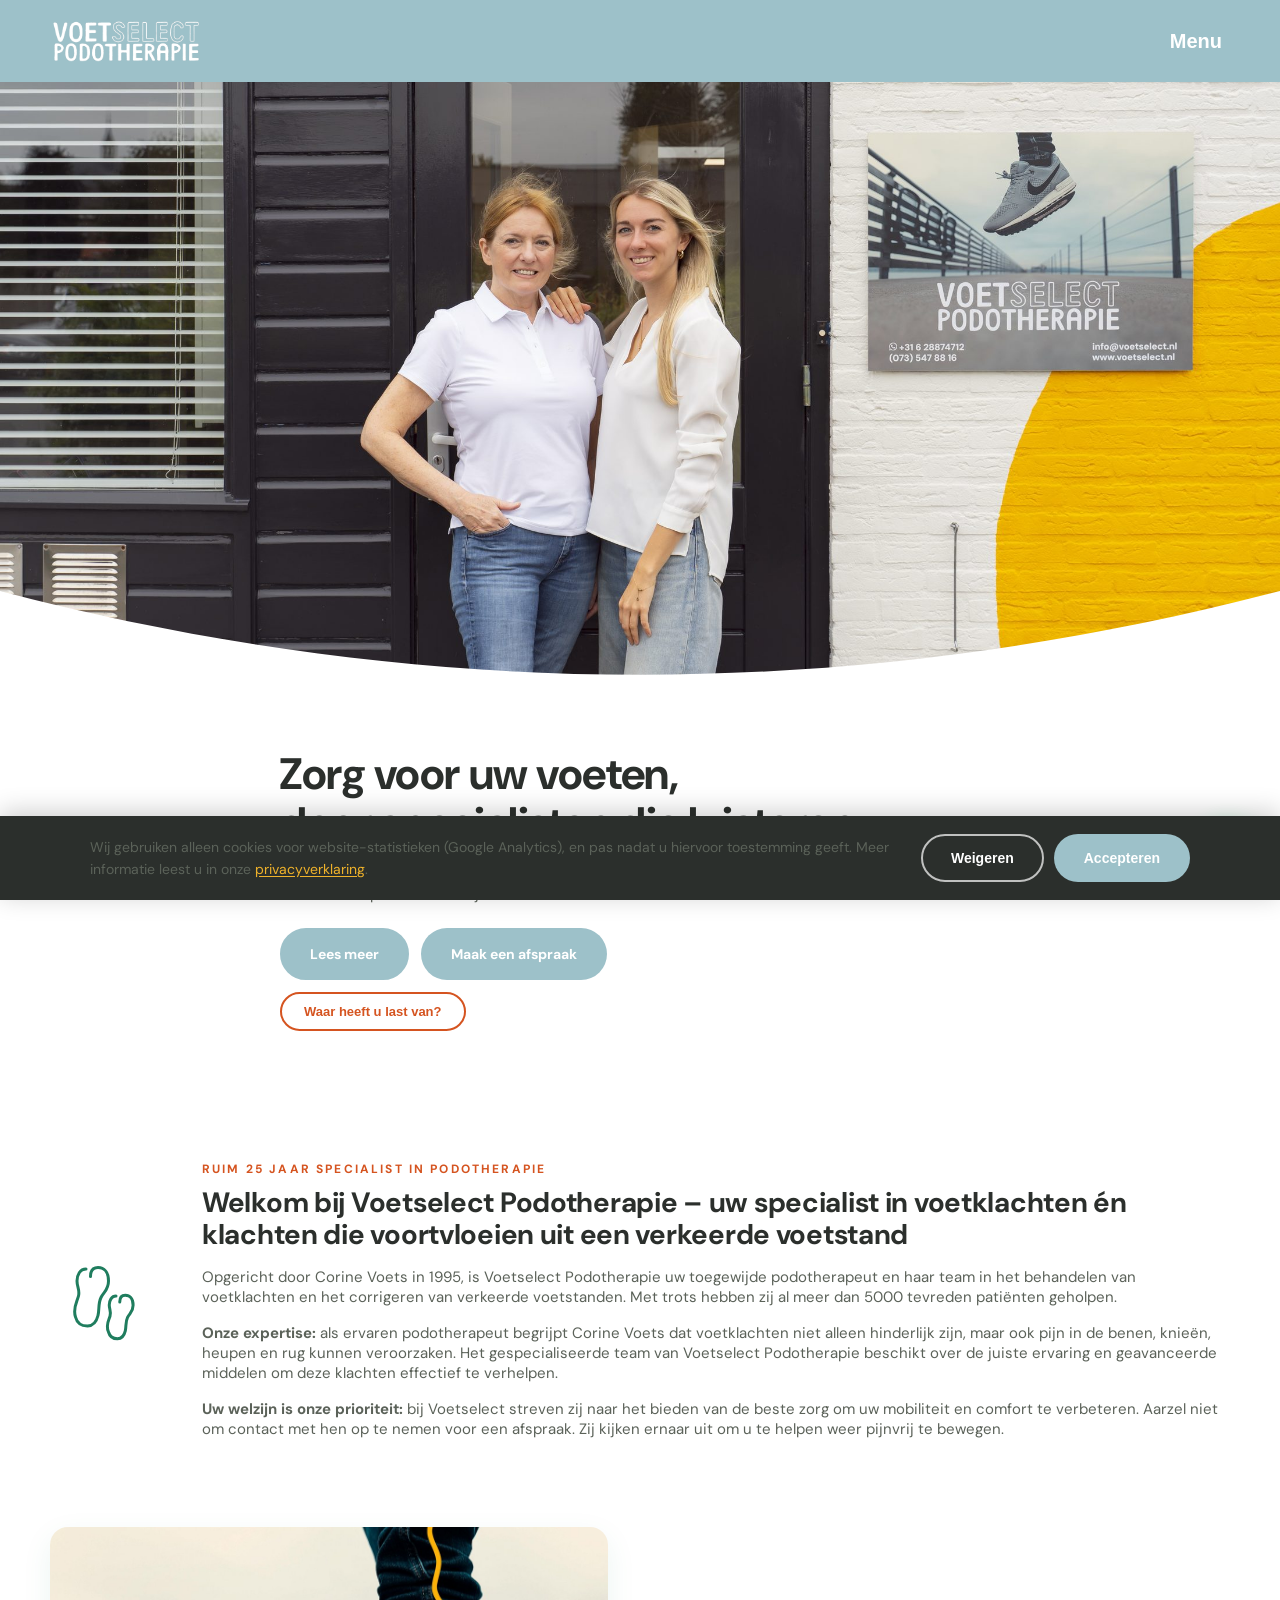
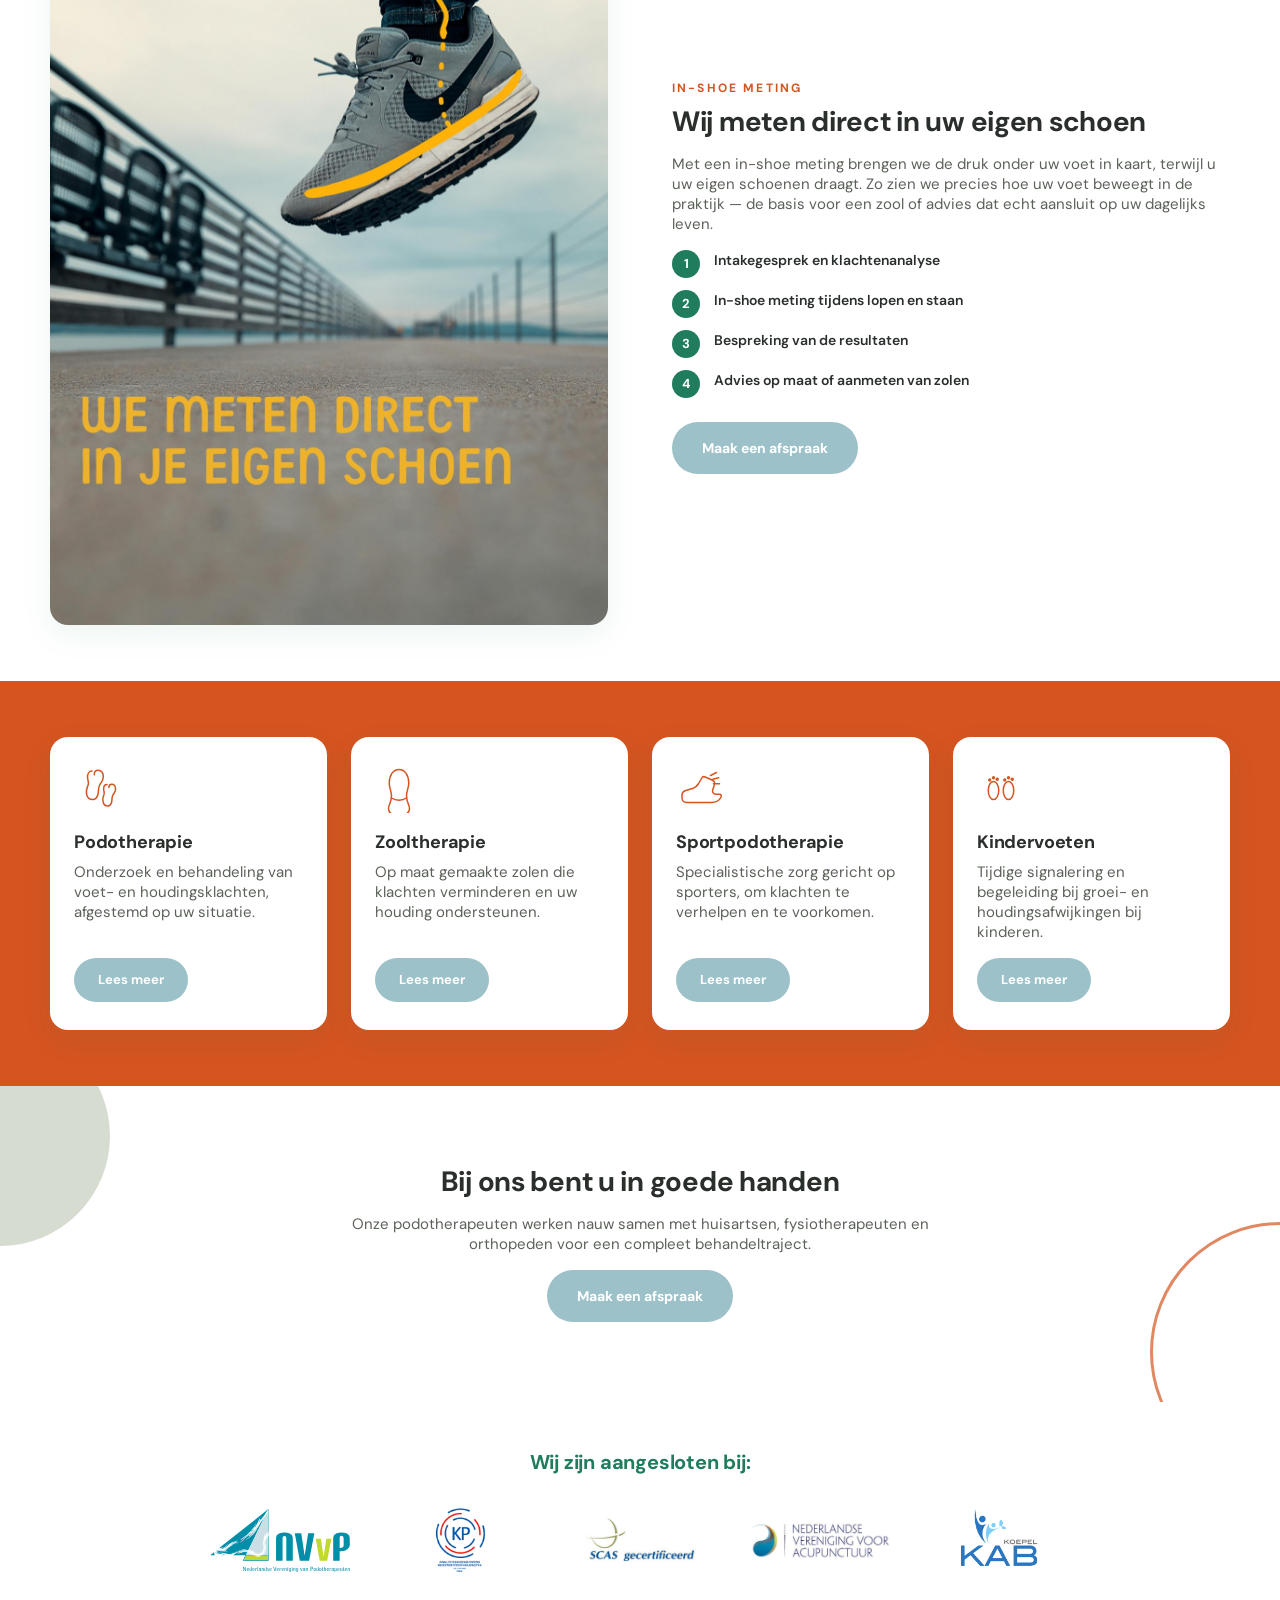
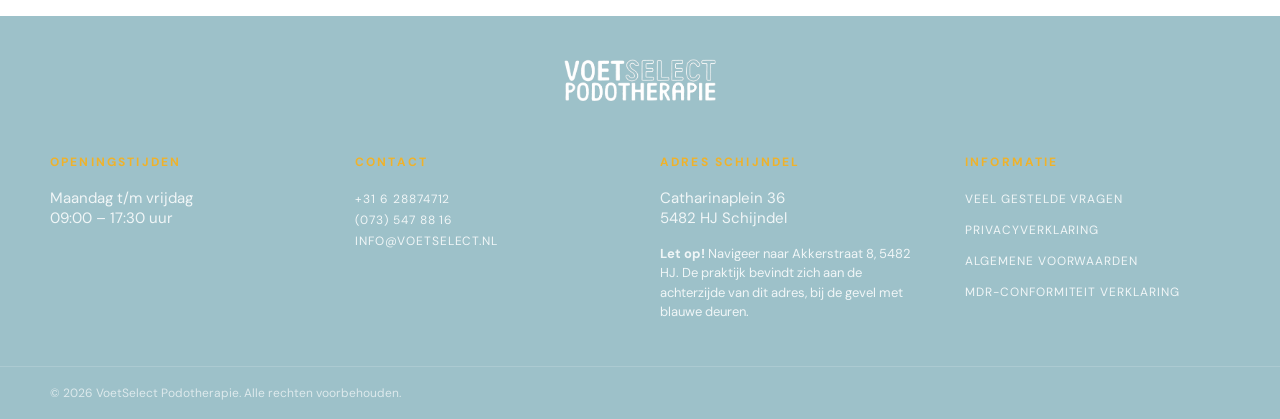
==== commit 767ebcbb: "cookie banner" ====
--- a/index.html
+++ b/index.html
@@ -1,16 +1,7 @@
 <!DOCTYPE html>
 <html lang="nl">
 <head>
-<meta charset="UTF-8">
-<!-- Google tag (gtag.js) -->
-<script async src="https://www.googletagmanager.com/gtag/js?id=G-R4C8R8138Y"></script>
-<script>
-  window.dataLayer = window.dataLayer || [];
-  function gtag(){dataLayer.push(arguments);}
-  gtag('js', new Date());
-  gtag('config', 'G-R4C8R8138Y');
-</script>
-<meta name="viewport" content="width=device-width, initial-scale=1.0">
+<meta charset="UTF-8"><meta name="viewport" content="width=device-width, initial-scale=1.0">
 <meta name="description" content="VoetSelect Podotherapie in Schijndel: al meer dan 25 jaar specialist in voetklachten, steunzolen en podotherapeutische behandeling. Maak eenvoudig online een afspraak.">
 <title>VoetSelect Podotherapie</title>
 <link rel="icon" href="img/favicon-32x32.png" sizes="32x32">
@@ -267,13 +258,6 @@
           <textarea id="fnotes" name="opmerkingen" rows="3" placeholder="Eventuele extra informatie..."></textarea>
         </div>
         <div class="form-field">
-          <label for="fcaptcha">Beveiliging <span aria-hidden="true">*</span></label>
-          <div class="captcha-wrap">
-            <span class="captcha-question" id="captchaQuestion"></span>
-            <input type="text" id="fcaptcha" name="captcha" inputmode="numeric" autocomplete="off" placeholder="Uw antwoord">
-          </div>
-        </div>
-        <div class="form-field">
           <div class="h-captcha" data-captcha="true"></div>
         </div>
         <p class="form-error" id="appointmentFormError" hidden>Er ging iets mis bij het versturen. Probeer het opnieuw of bel ons.</p>
@@ -300,6 +284,7 @@
 </div>
 
 <script src="partials.js"></script>
+<script src="cookie-consent.js"></script>
 <script src="script.js"></script>
 <script src="https://web3forms.com/client/script.js" async defer></script>
 </body>
--- a/style.css
+++ b/style.css
@@ -3482,3 +3482,48 @@
   height: 100%;
   object-fit: contain;
 }
+
+/* ============================================
+   Cookie consent banner
+   ============================================ */
+
+.cookie-banner {
+  position: fixed;
+  left: 0;
+  right: 0;
+  bottom: 0;
+  z-index: 600;
+  background: var(--color-text);
+  color: var(--color-white);
+  padding: 18px 20px;
+  box-shadow: 0 -4px 24px rgba(0, 0, 0, 0.2);
+}
+
+.cookie-banner-inner {
+  max-width: 1100px;
+  margin: 0 auto;
+  display: flex;
+  flex-wrap: wrap;
+  align-items: center;
+  justify-content: space-between;
+  gap: 16px;
+}
+
+.cookie-banner p {
+  margin: 0;
+  font-size: 14px;
+  line-height: 1.6;
+  flex: 1 1 420px;
+}
+
+.cookie-banner a {
+  color: var(--color-gold);
+  text-decoration: underline;
+  text-underline-offset: 2px;
+}
+
+.cookie-banner-actions {
+  display: flex;
+  gap: 10px;
+  flex-shrink: 0;
+}
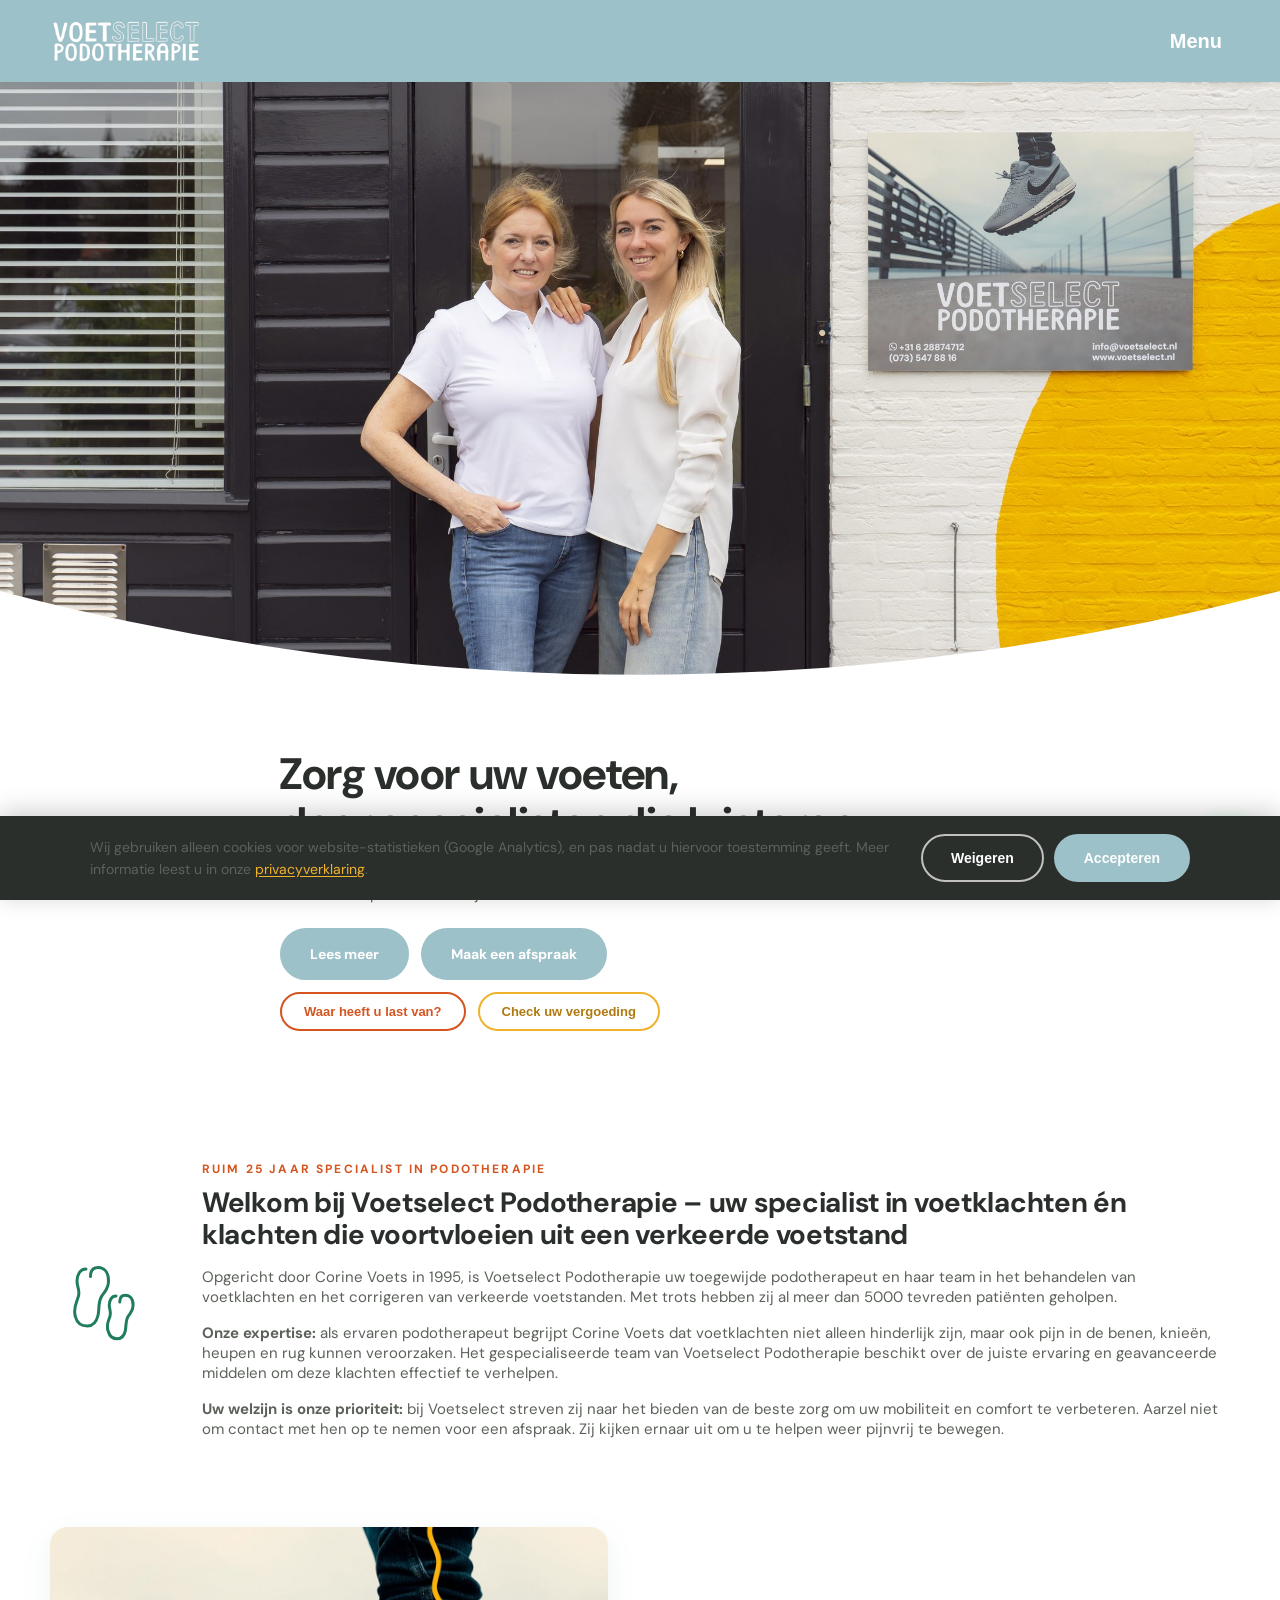
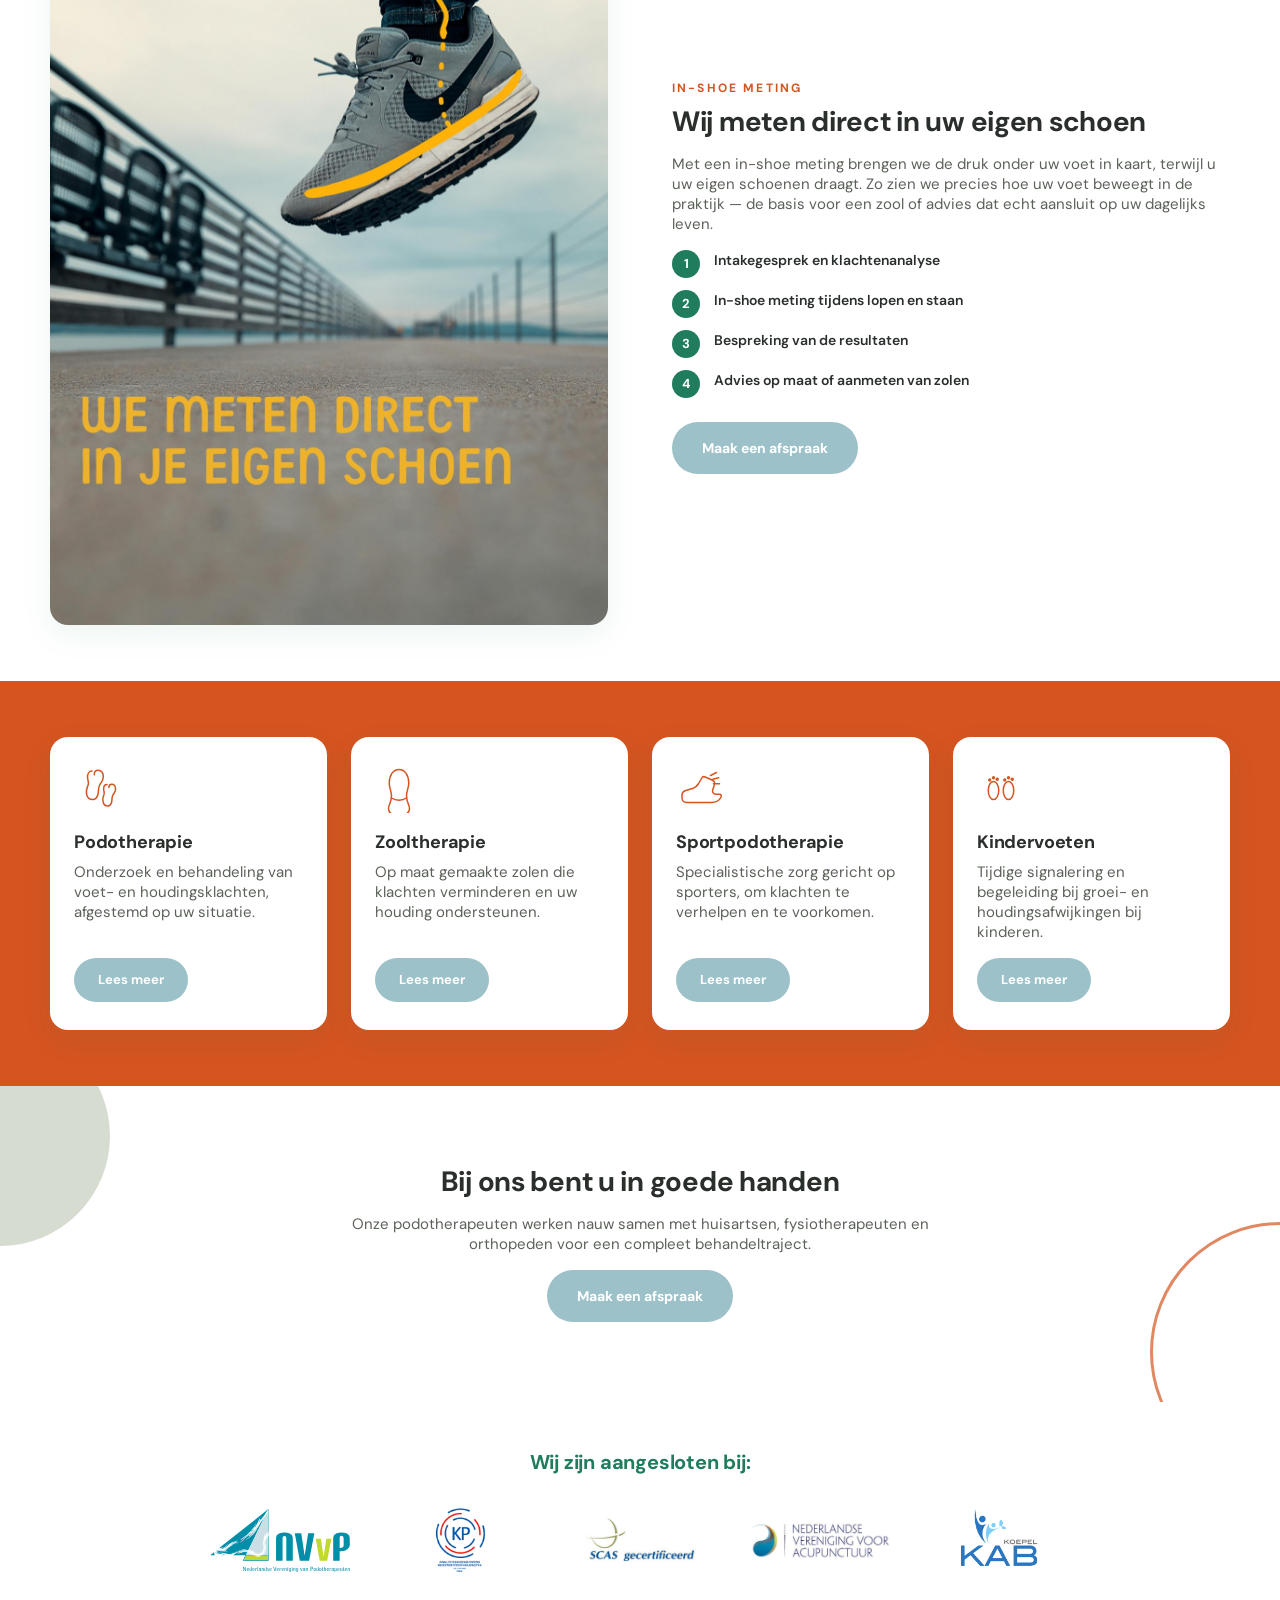
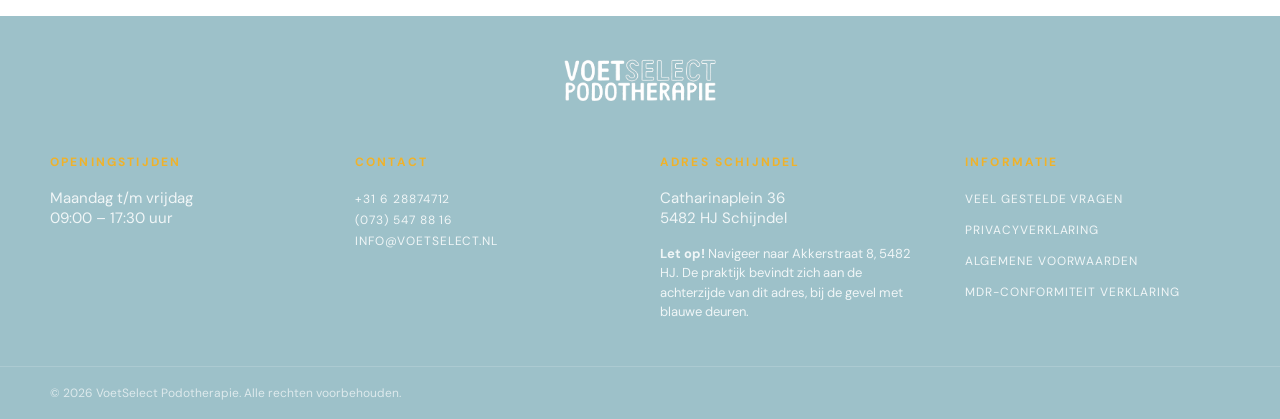
==== commit d95562f1: "feedback verwerkt" ====
--- a/index.html
+++ b/index.html
@@ -11,6 +11,7 @@
 <link rel="preconnect" href="https://fonts.gstatic.com" crossorigin>
 <link href="https://fonts.googleapis.com/css2?family=DM+Sans:ital,opsz,wght@0,9..40,400..700;1,9..40,400..700&display=swap" rel="stylesheet">
 <link rel="stylesheet" href="style.css">
+<script src="verzekeraars-data.js"></script>
 </head>
 <body data-active-page="index.html">
 
@@ -37,6 +38,7 @@
         </div>
         <div class="hero-actions-tools">
           <button type="button" class="btn btn-quiz" data-open-quiz>Waar heeft u last van?</button>
+          <button type="button" class="btn btn-vergoeding" data-open-vergoeding>Check uw vergoeding</button>
         </div>
       </div>
     </div>
@@ -165,123 +167,9 @@
 <!-- FOOTER -->
 <div id="footer-placeholder"></div>
 
-<!-- QUIZ MODAL -->
-<div class="quiz-overlay" id="quizOverlay" aria-hidden="true" role="dialog" aria-modal="true" aria-labelledby="quizHeading">
-  <div class="quiz-modal">
-    <button type="button" class="quiz-close" id="quizClose" aria-label="Quiz sluiten">&times;</button>
-    <div class="quiz-deco" aria-hidden="true"></div>
+<div id="quiz-modal-placeholder"></div>
 
-    <!-- Vraag 1 -->
-    <div class="quiz-step is-active" id="quizStep1">
-      <div class="quiz-meta">
-        <span class="quiz-counter">Vraag 1 van 3</span>
-        <div class="quiz-progress-track"><div class="quiz-progress-fill quiz-progress-fill--1"></div></div>
-      </div>
-      <h3 id="quizHeading" class="quiz-question">Waar heeft u pijn of klachten?</h3>
-      <div class="quiz-options">
-        <button type="button" class="quiz-option" data-value="Voet">Voet</button>
-        <button type="button" class="quiz-option" data-value="Enkel">Enkel</button>
-        <button type="button" class="quiz-option" data-value="Knie">Knie</button>
-        <button type="button" class="quiz-option" data-value="Heup of rug">Heup of rug</button>
-      </div>
-      <div class="quiz-nav">
-        <button type="button" class="btn btn-primary quiz-next" data-next="quizStep2" disabled>Volgende</button>
-      </div>
-    </div>
-
-    <!-- Vraag 2 -->
-    <div class="quiz-step" id="quizStep2">
-      <div class="quiz-meta">
-        <span class="quiz-counter">Vraag 2 van 3</span>
-        <div class="quiz-progress-track"><div class="quiz-progress-fill quiz-progress-fill--2"></div></div>
-      </div>
-      <h3 class="quiz-question">Hoe lang heeft u deze klachten al?</h3>
-      <div class="quiz-options">
-        <button type="button" class="quiz-option" data-value="Minder dan 2 weken">Minder dan 2 weken</button>
-        <button type="button" class="quiz-option" data-value="2 tot 6 weken">2 tot 6 weken</button>
-        <button type="button" class="quiz-option" data-value="Langer dan 6 weken">Langer dan 6 weken</button>
-        <button type="button" class="quiz-option" data-value="Al meer dan een jaar">Al meer dan een jaar</button>
-      </div>
-      <div class="quiz-nav">
-        <button type="button" class="quiz-back" data-prev="quizStep1">Terug</button>
-        <button type="button" class="btn btn-primary quiz-next" data-next="quizStep3" disabled>Volgende</button>
-      </div>
-    </div>
-
-    <!-- Vraag 3 -->
-    <div class="quiz-step" id="quizStep3">
-      <div class="quiz-meta">
-        <span class="quiz-counter">Vraag 3 van 3</span>
-        <div class="quiz-progress-track"><div class="quiz-progress-fill quiz-progress-fill--3"></div></div>
-      </div>
-      <h3 class="quiz-question">Wanneer zijn de klachten het ergst?</h3>
-      <div class="quiz-options">
-        <button type="button" class="quiz-option" data-value="'s Ochtends bij het opstaan">'s Ochtends bij het opstaan</button>
-        <button type="button" class="quiz-option" data-value="Na lang lopen of staan">Na lang lopen of staan</button>
-        <button type="button" class="quiz-option" data-value="Tijdens het sporten">Tijdens het sporten</button>
-        <button type="button" class="quiz-option" data-value="De hele dag door">De hele dag door</button>
-      </div>
-      <div class="quiz-nav">
-        <button type="button" class="quiz-back" data-prev="quizStep2">Terug</button>
-        <button type="button" class="btn btn-primary quiz-next" data-next="quizForm" disabled>Bekijk resultaat</button>
-      </div>
-    </div>
-
-    <!-- Afspraak form -->
-    <div class="quiz-step" id="quizForm">
-      <h3 class="quiz-question">Maak een afspraak</h3>
-      <p class="quiz-form-intro">Op basis van uw antwoorden maken wij graag een afspraak voor u.</p>
-      <div class="quiz-summary" id="quizSummary" aria-live="polite"></div>
-      <form class="quiz-form" id="appointmentForm" novalidate>
-        <div class="form-row">
-          <div class="form-field">
-            <label for="fname">Naam <span aria-hidden="true">*</span></label>
-            <input type="text" id="fname" name="naam" required autocomplete="name" placeholder="Uw volledige naam">
-          </div>
-          <div class="form-field">
-            <label for="femail">E-mail <span aria-hidden="true">*</span></label>
-            <input type="email" id="femail" name="email" required autocomplete="email" placeholder="uw@email.nl">
-          </div>
-        </div>
-        <div class="form-row">
-          <div class="form-field">
-            <label for="fphone">Telefoonnummer</label>
-            <input type="tel" id="fphone" name="telefoon" autocomplete="tel" placeholder="06 00 00 00 00">
-          </div>
-          <div class="form-field">
-            <label for="fdate">Gewenste datum</label>
-            <input type="date" id="fdate" name="datum">
-          </div>
-        </div>
-        <div class="form-field">
-          <label for="fnotes">Opmerkingen</label>
-          <textarea id="fnotes" name="opmerkingen" rows="3" placeholder="Eventuele extra informatie..."></textarea>
-        </div>
-        <div class="form-field">
-          <div class="h-captcha" data-captcha="true"></div>
-        </div>
-        <p class="form-error" id="appointmentFormError" hidden>Er ging iets mis bij het versturen. Probeer het opnieuw of bel ons.</p>
-        <div class="quiz-nav">
-          <button type="button" class="quiz-back" data-prev="quizStep3">Terug</button>
-          <button type="submit" class="btn btn-primary">Afspraak aanvragen</button>
-        </div>
-      </form>
-    </div>
-
-    <!-- Bevestiging -->
-    <div class="quiz-step" id="quizSuccess">
-      <div class="quiz-success-icon" aria-hidden="true">
-        <svg viewBox="0 0 48 48" fill="none" stroke="currentColor" stroke-width="3.5" stroke-linecap="round" stroke-linejoin="round">
-          <polyline points="10,26 20,36 38,14"/>
-        </svg>
-      </div>
-      <h3 class="quiz-question">Aanvraag verstuurd!</h3>
-      <p>Bedankt voor uw aanvraag. Wij nemen zo snel mogelijk contact met u op om een afspraak in te plannen.</p>
-      <button type="button" class="btn btn-primary" id="quizDoneBtn">Sluiten</button>
-    </div>
-
-  </div>
-</div>
+<div id="vergoeding-modal-placeholder"></div>
 
 <script src="partials.js"></script>
 <script src="cookie-consent.js"></script>
--- a/style.css
+++ b/style.css
@@ -2673,7 +2673,7 @@
 }
 
 /* ============================================
-   Behandelingen — Gait analysis animation
+   Ons onderzoek — Gait analysis animation
    ============================================ */
 
 .gait-anim {
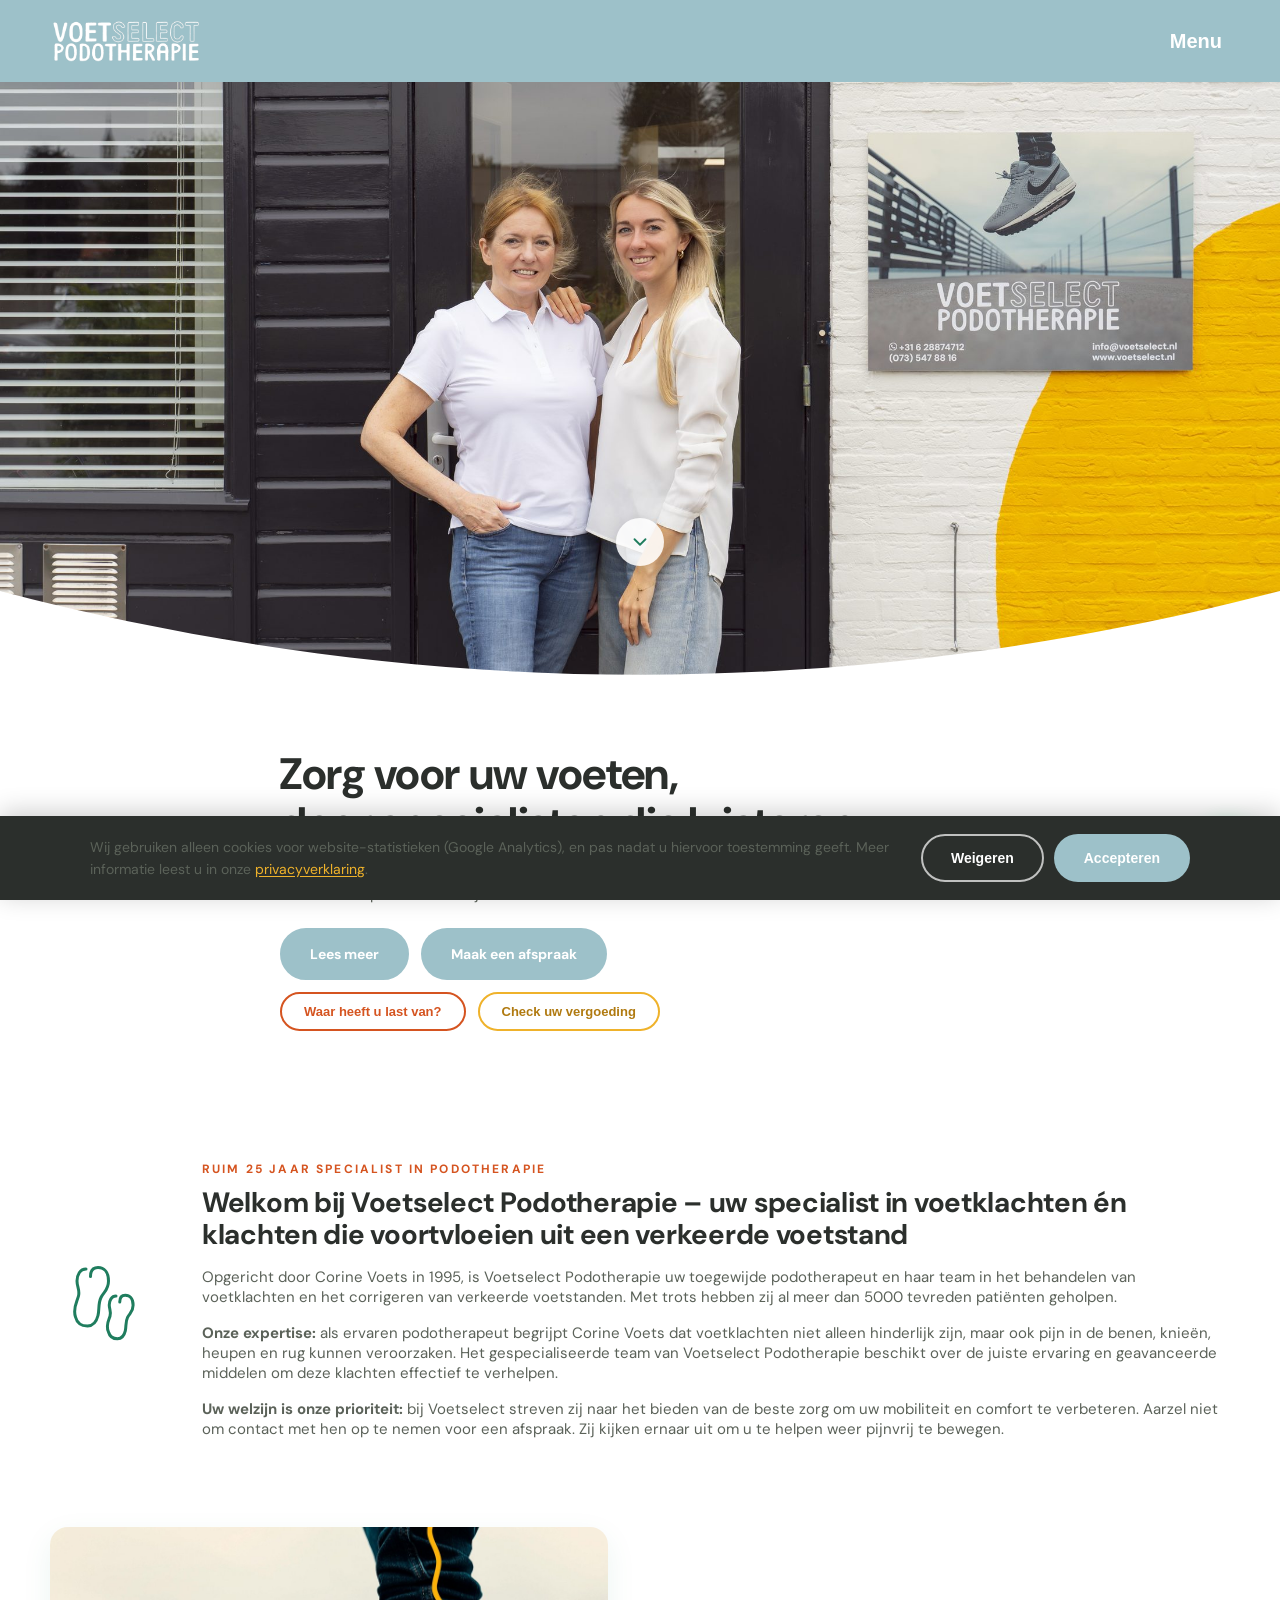
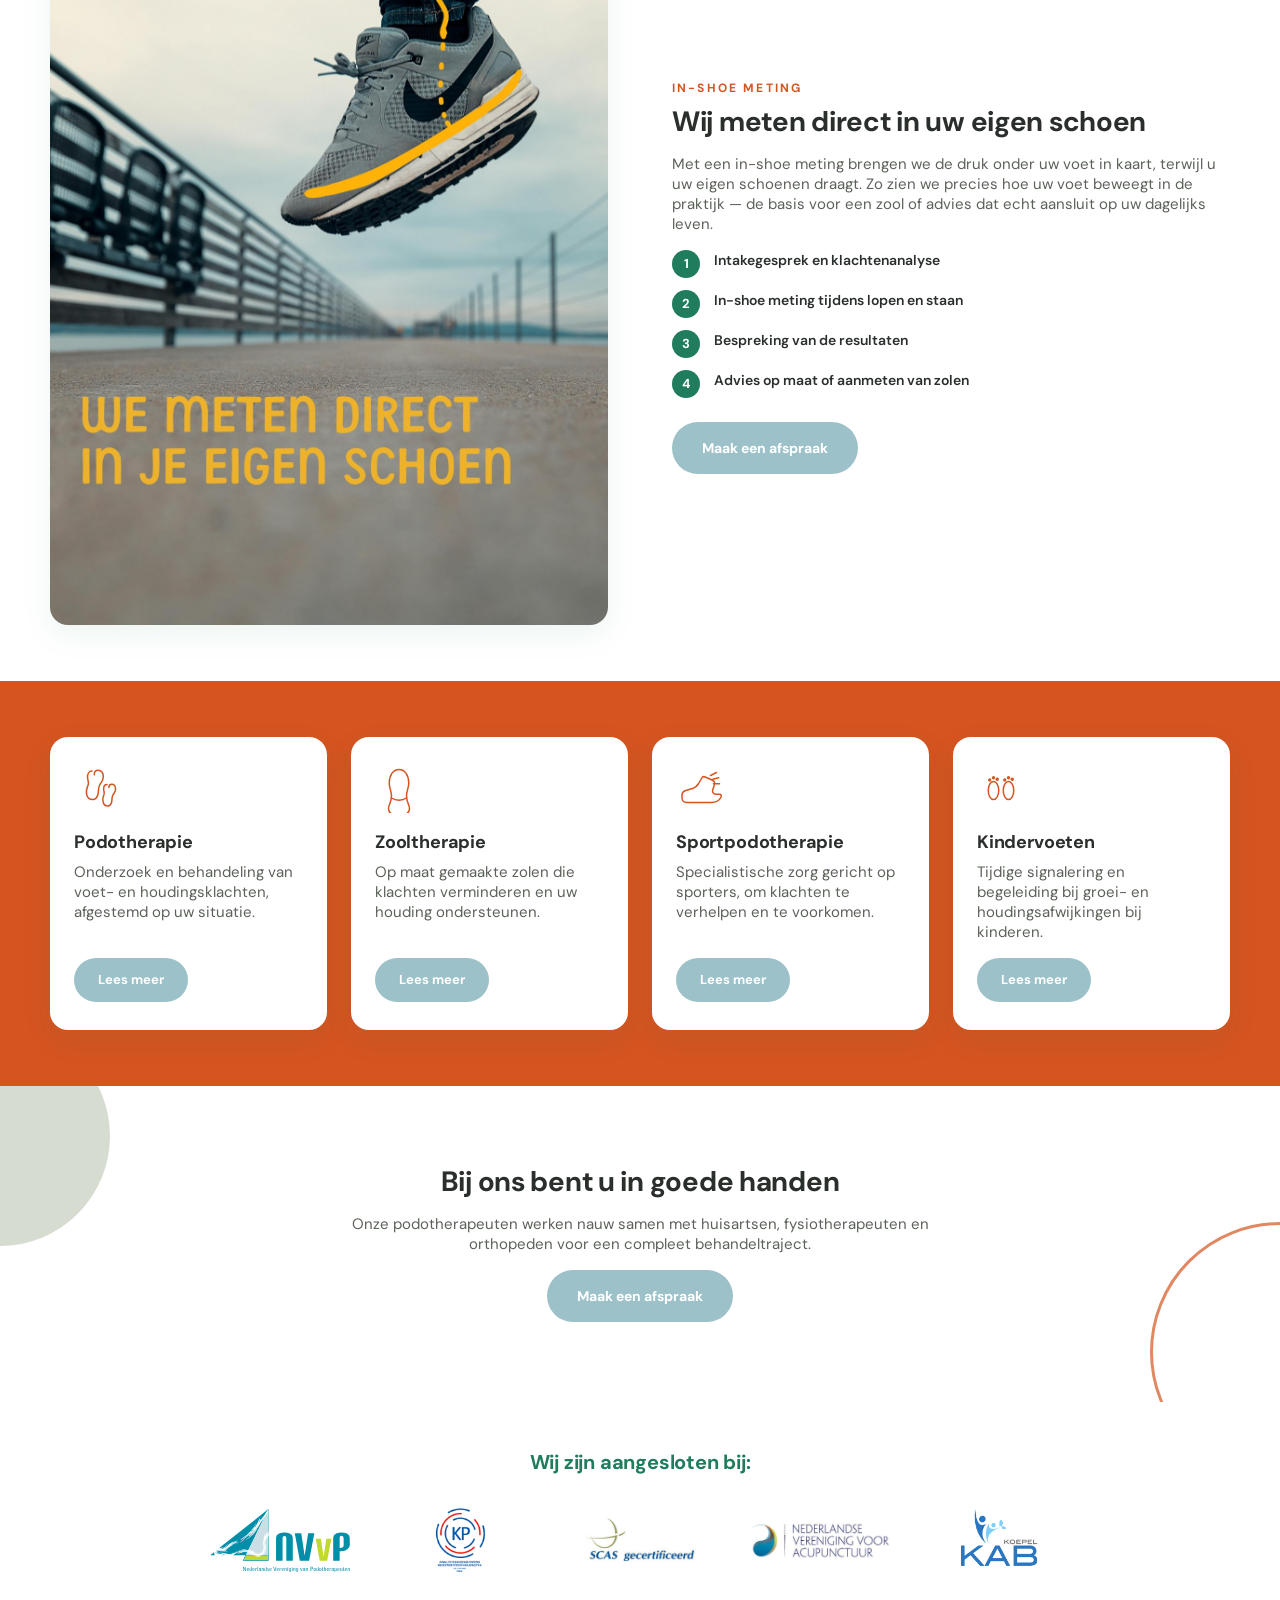
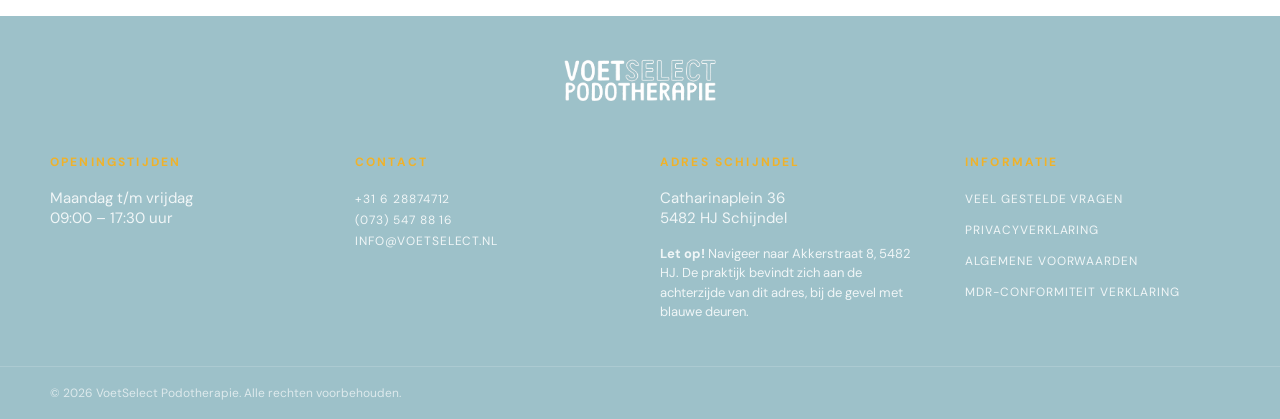
==== commit c4d972af: "modal en pijltje test" ====
--- a/index.html
+++ b/index.html
@@ -26,6 +26,11 @@
       <svg class="hero-curve" viewBox="0 0 1440 120" preserveAspectRatio="none" aria-hidden="true">
         <path d="M0,0 C 480,120 960,120 1440,0 L1440,120 L0,120 Z" fill="#ffffff"></path>
       </svg>
+      <button type="button" class="hero-scroll-btn" id="heroScrollBtn" aria-label="Scroll naar beneden">
+        <svg viewBox="0 0 24 24" fill="none" stroke="currentColor" stroke-width="2" stroke-linecap="round" stroke-linejoin="round" aria-hidden="true">
+          <polyline points="6,9 12,15 18,9"/>
+        </svg>
+      </button>
     </div>
 
     <div class="hero-content container">
--- a/style.css
+++ b/style.css
@@ -470,6 +470,40 @@
   width: 100%;
   height: 18%;
   min-height: 60px;
+}
+
+.hero-scroll-btn {
+  position: absolute;
+  left: 50%;
+  bottom: 22%;
+  transform: translateX(-50%);
+  z-index: 4;
+  width: 48px;
+  height: 48px;
+  border-radius: 50%;
+  border: none;
+  background: rgba(255, 255, 255, 0.85);
+  color: var(--color-green);
+  display: flex;
+  align-items: center;
+  justify-content: center;
+  cursor: pointer;
+  box-shadow: 0 4px 14px rgba(0, 0, 0, 0.18);
+  animation: heroScrollBounce 2.2s ease-in-out infinite;
+  transition: background 0.2s ease;
+}
+
+.hero-scroll-btn:hover { background: #ffffff; }
+
+.hero-scroll-btn svg { width: 22px; height: 22px; }
+
+@keyframes heroScrollBounce {
+  0%, 100% { transform: translateX(-50%) translateY(0); }
+  50% { transform: translateX(-50%) translateY(6px); }
+}
+
+@media (prefers-reduced-motion: reduce) {
+  .hero-scroll-btn { animation: none; }
 }
 
 .hero-content {
@@ -1613,10 +1647,33 @@
 
 .quiz-back:hover { color: var(--color-text); }
 
+.quiz-skip {
+  display: block;
+  width: 100%;
+  margin: 12px 0 0;
+  background: none;
+  border: none;
+  font-family: var(--font-base);
+  font-size: 13px;
+  color: var(--color-text-muted);
+  text-decoration: underline;
+  text-underline-offset: 2px;
+  cursor: pointer;
+  text-align: center;
+}
+
+.quiz-skip:hover { color: var(--color-text); }
+
 /* Summary */
 .quiz-form-intro {
   margin: -12px 0 16px;
   font-size: 14px;
+  color: var(--color-text-muted);
+}
+
+.quiz-summary-empty {
+  font-size: 14px;
+  font-style: italic;
   color: var(--color-text-muted);
 }
 
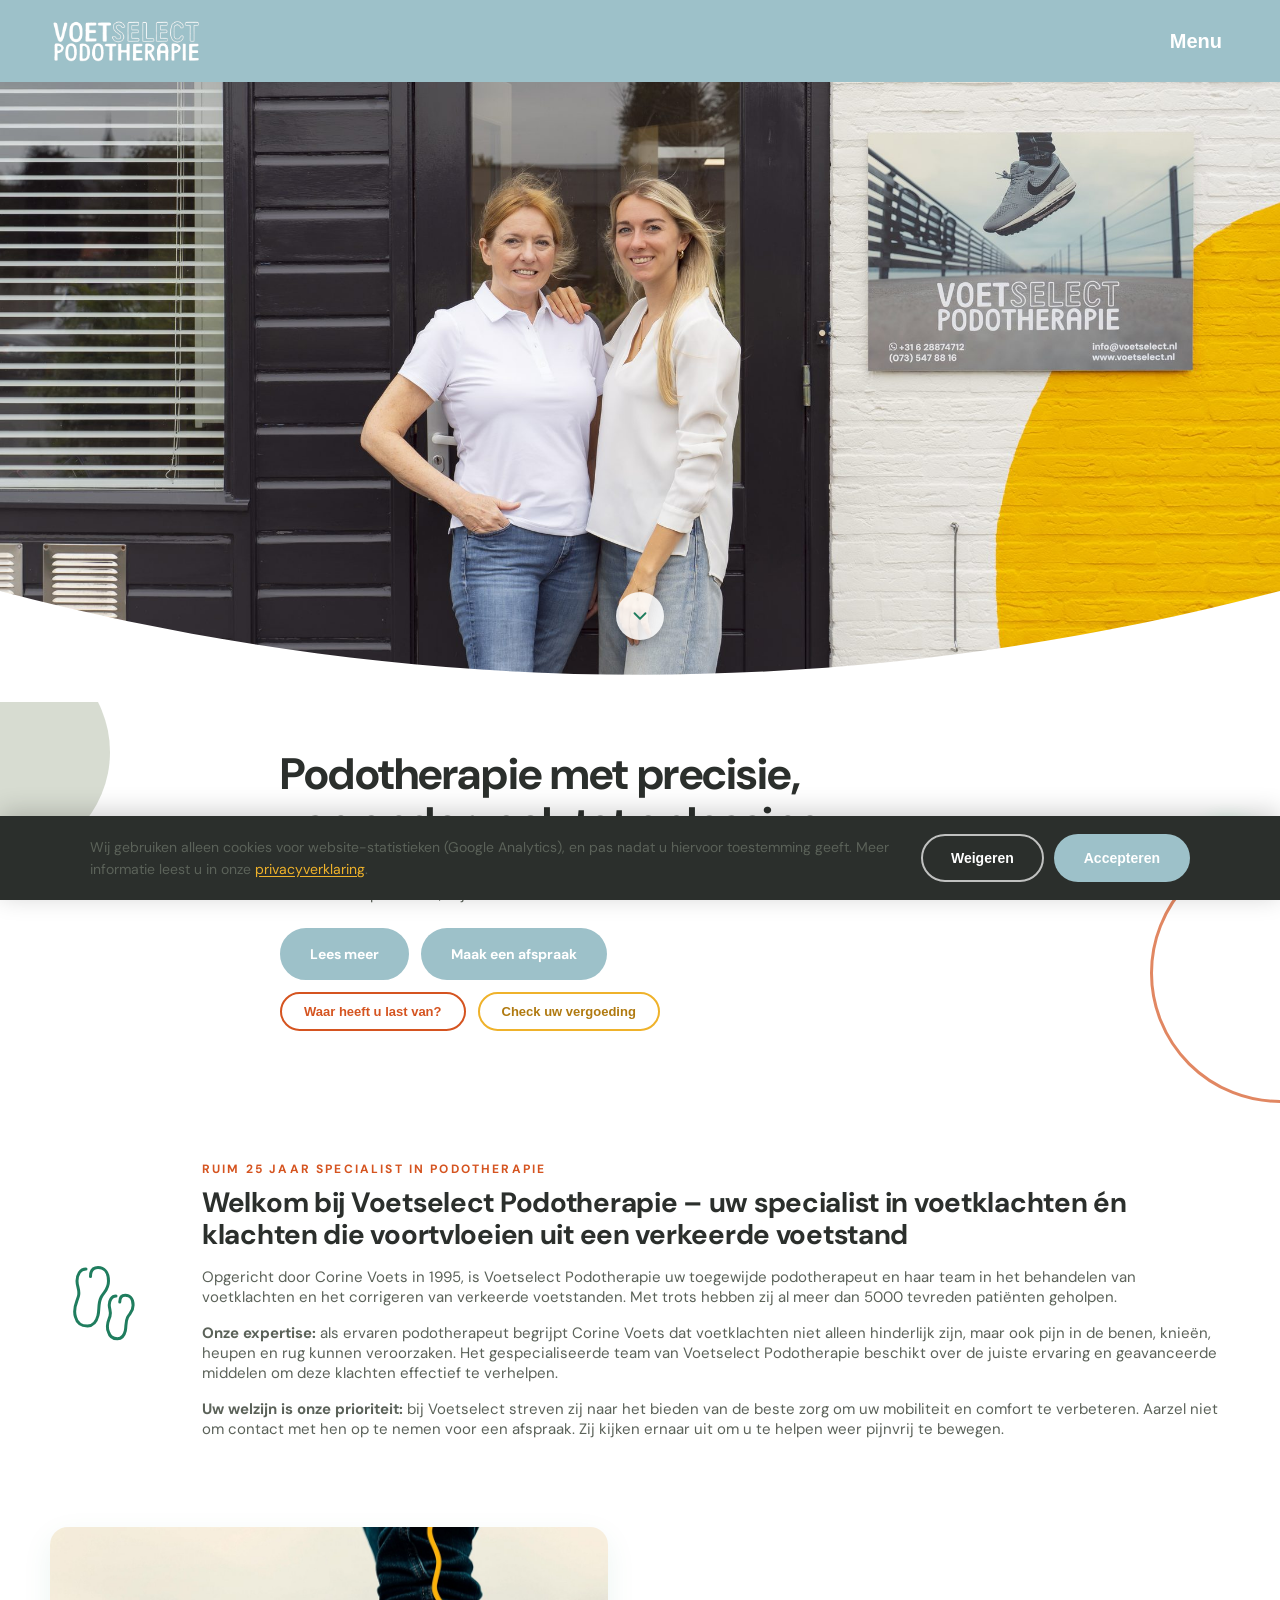
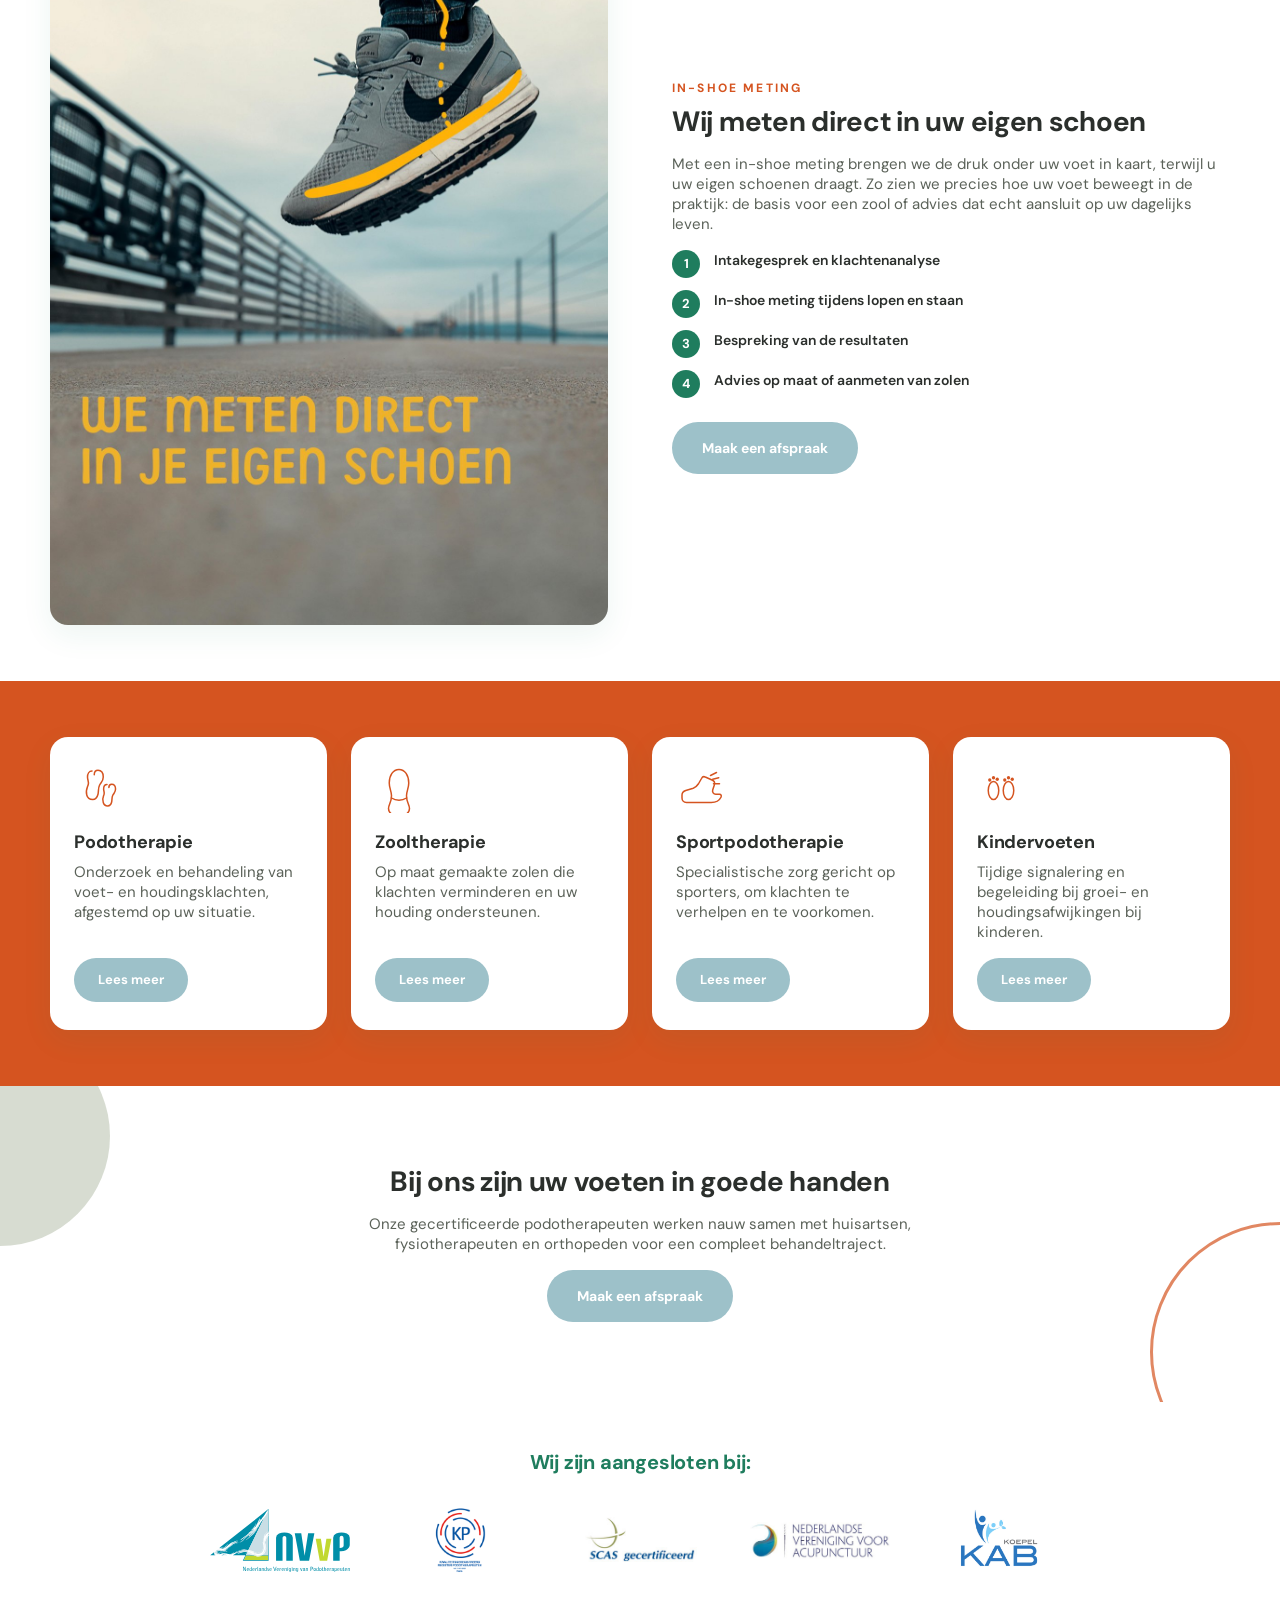
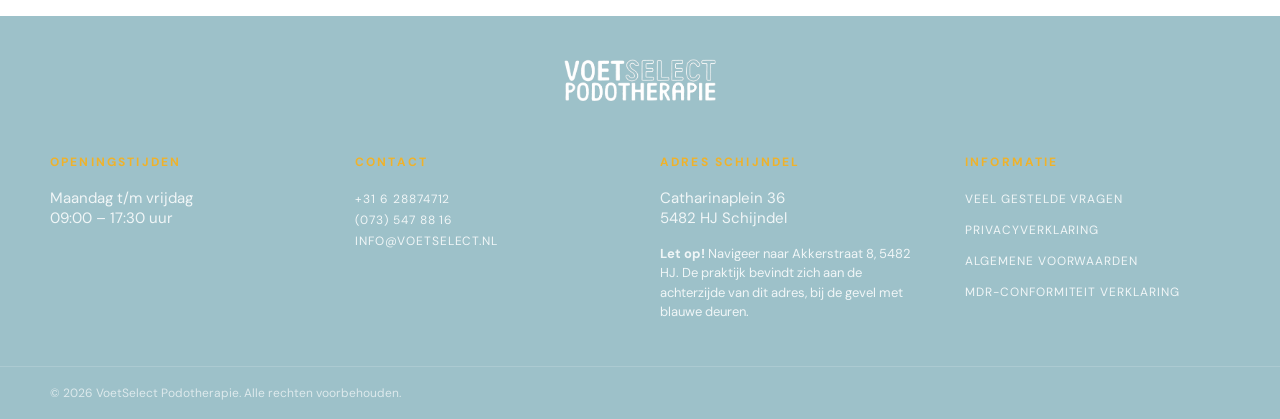
==== commit c4c5a40a: "streepjes weg" ====
--- a/index.html
+++ b/index.html
@@ -33,19 +33,23 @@
       </button>
     </div>
 
-    <div class="hero-content container">
-      <h1>Zorg voor uw voeten,<br>door specialisten die luisteren</h1>
-      <p>Bij VoetSelect Podotherapie staan persoonlijke aandacht en deskundige behandeling centraal. Van klachten tot preventie &mdash; wij denken met u mee.</p>
-      <div class="hero-actions">
-        <div class="hero-actions-primary">
-          <a class="btn btn-outline" href="behandelingen.html">Lees meer</a>
-          <a class="btn btn-primary" href="#" data-open-quiz>Maak een afspraak</a>
-        </div>
-        <div class="hero-actions-tools">
-          <button type="button" class="btn btn-quiz" data-open-quiz>Waar heeft u last van?</button>
-          <button type="button" class="btn btn-vergoeding" data-open-vergoeding>Check uw vergoeding</button>
+    <div class="hero-content-section">
+      <div class="accent-circle accent-circle--sage" aria-hidden="true"></div>
+      <div class="hero-content container">
+        <h1>Podotherapie met precisie, <br>van onderzoek tot oplossing</h1>
+        <p>Bij VoetSelect Podotherapie staan persoonlijke aandacht en deskundige behandeling centraal. Van klachten tot preventie, wij denken met u mee.</p>
+        <div class="hero-actions">
+          <div class="hero-actions-primary">
+            <a class="btn btn-outline" href="behandelingen.html">Lees meer</a>
+            <a class="btn btn-primary" href="#" data-open-quiz>Maak een afspraak</a>
+          </div>
+          <div class="hero-actions-tools">
+            <button type="button" class="btn btn-quiz" data-open-quiz>Waar heeft u last van?</button>
+            <button type="button" class="btn btn-vergoeding" data-open-vergoeding>Check uw vergoeding</button>
+          </div>
         </div>
       </div>
+      <div class="accent-circle accent-circle--orange" aria-hidden="true"></div>
     </div>
   </section>
 
@@ -77,7 +81,7 @@
       <div class="stappenplan-text">
         <p class="eyebrow">In-shoe meting</p>
         <h2>Wij meten direct in uw eigen schoen</h2>
-        <p>Met een in-shoe meting brengen we de druk onder uw voet in kaart, terwijl u uw eigen schoenen draagt. Zo zien we precies hoe uw voet beweegt in de praktijk &mdash; de basis voor een zool of advies dat echt aansluit op uw dagelijks leven.</p>
+        <p>Met een in-shoe meting brengen we de druk onder uw voet in kaart, terwijl u uw eigen schoenen draagt. Zo zien we precies hoe uw voet beweegt in de praktijk: de basis voor een zool of advies dat echt aansluit op uw dagelijks leven.</p>
         <ol class="stappenplan-steps">
           <li>Intakegesprek en klachtenanalyse</li>
           <li>In-shoe meting tijdens lopen en staan</li>
@@ -159,8 +163,8 @@
     <div class="accent-circle accent-circle--sage" aria-hidden="true"></div>
     <div class="accent-grid container">
       <div class="accent-text">
-        <h2>Bij ons bent u in goede handen</h2>
-        <p>Onze podotherapeuten werken nauw samen met huisartsen, fysiotherapeuten en orthopeden voor een compleet behandeltraject.</p>
+        <h2>Bij ons zijn uw voeten in goede handen</h2>
+        <p>Onze gecertificeerde podotherapeuten werken nauw samen met huisartsen, fysiotherapeuten en orthopeden voor een compleet behandeltraject.</p>
         <a class="btn btn-primary" href="#" data-open-quiz>Maak een afspraak</a>
       </div>
     </div>
--- a/style.css
+++ b/style.css
@@ -475,7 +475,7 @@
 .hero-scroll-btn {
   position: absolute;
   left: 50%;
-  bottom: 22%;
+  bottom: 10%;
   transform: translateX(-50%);
   z-index: 4;
   width: 48px;
@@ -506,9 +506,29 @@
   .hero-scroll-btn { animation: none; }
 }
 
-.hero-content {
+/* Hidden on phones — not enough clearance from the curve at small heights */
+@media (max-width: 999px) {
+  .hero-scroll-btn { display: none; }
+}
+
+.hero-content-section {
+  position: relative;
+  overflow: hidden;
   padding-top: 32px;
   padding-bottom: 64px;
+}
+
+/* Only the right edge (page edge) should clip this circle here — unlike the
+   reference section, nothing below shares a color seam that needs hiding, so
+   keep the full circle within the vertical bounds instead of also bleeding
+   off the bottom (which turned it into a quarter-circle instead of a half). */
+.hero-content-section .accent-circle--orange {
+  bottom: 0;
+}
+
+.hero-content {
+  position: relative;
+  z-index: 2;
   max-width: 760px;
 }
 
@@ -540,9 +560,12 @@
 @media (min-width: 1000px) {
   .hero-media { height: 70vh; min-height: 520px; }
 
-  .hero-content {
+  .hero-content-section {
     padding-top: 48px;
     padding-bottom: 72px;
+  }
+
+  .hero-content {
     max-width: 820px;
   }
 }
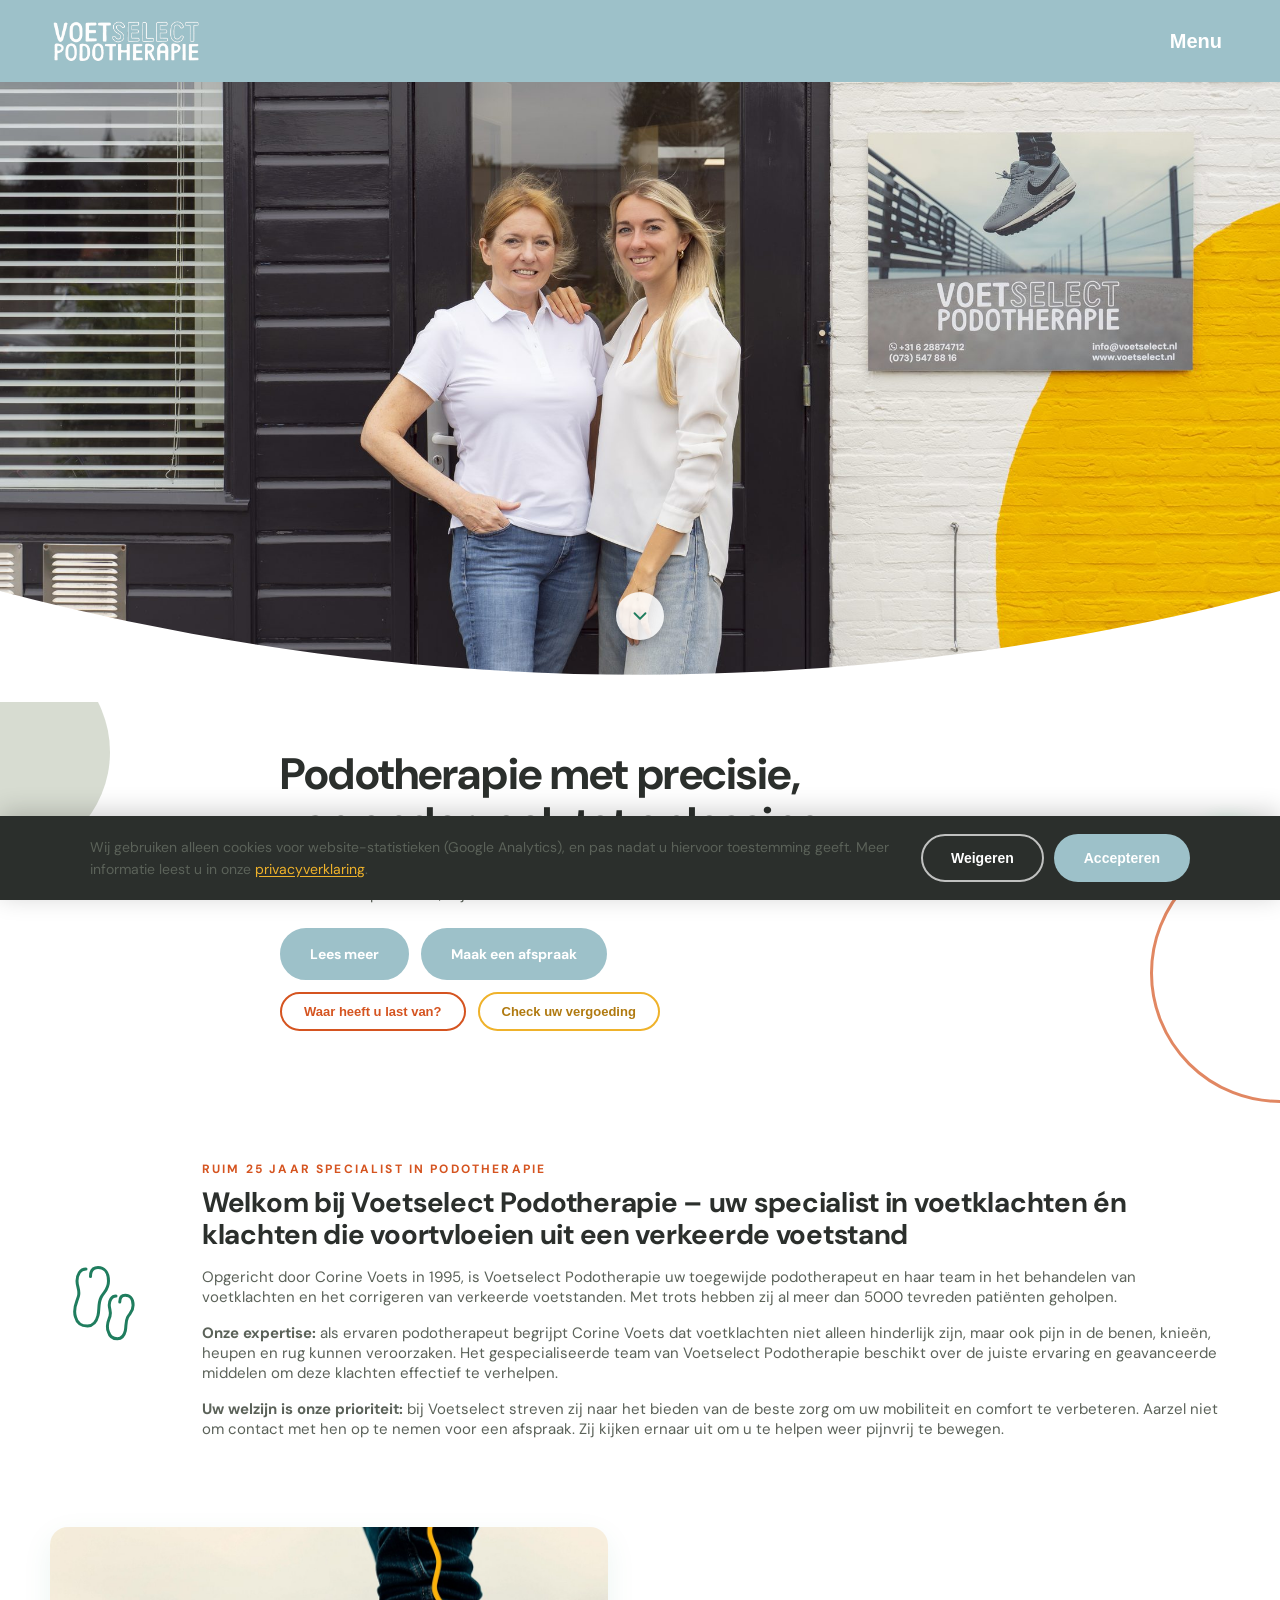
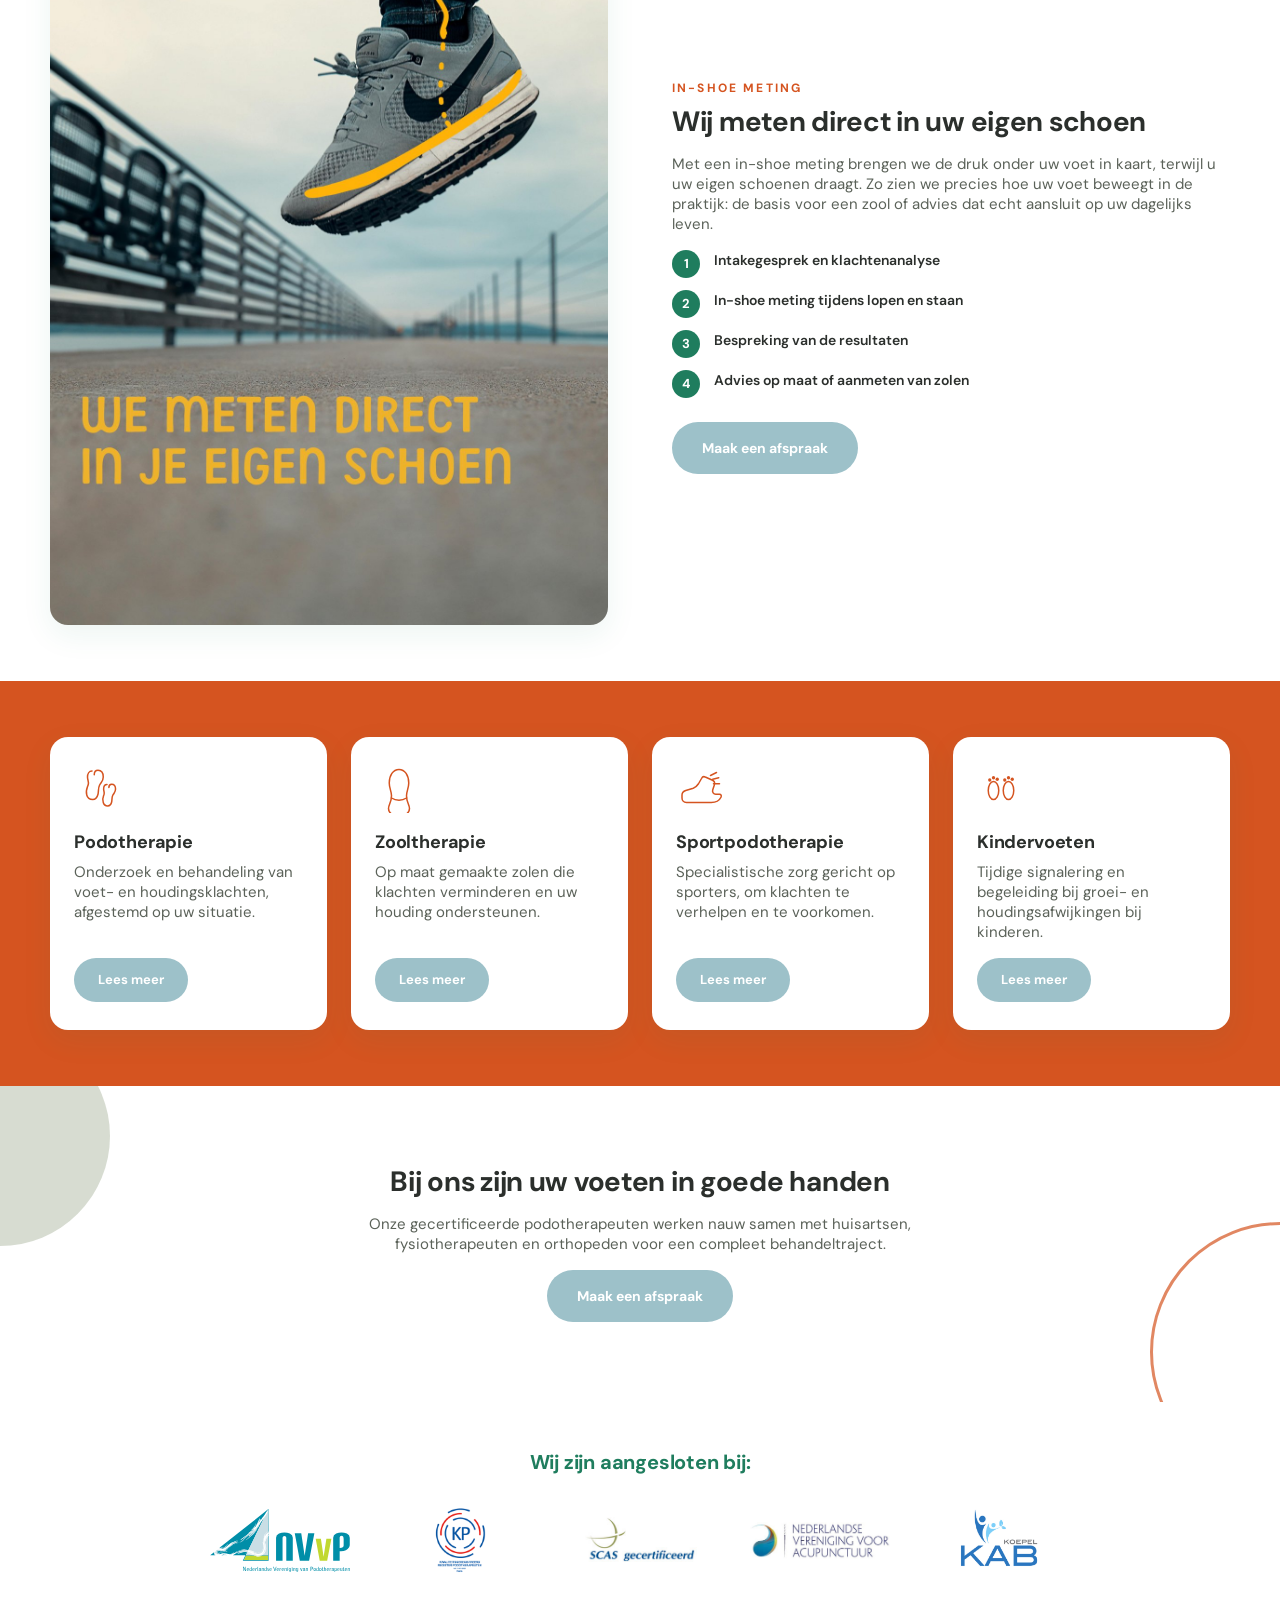
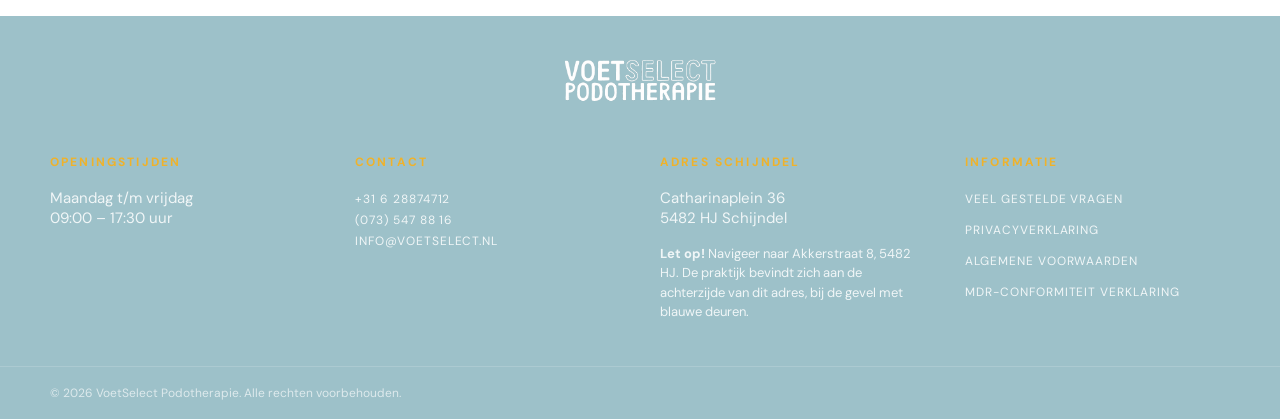
==== commit 38480927: "seo" ====
--- a/index.html
+++ b/index.html
@@ -12,6 +12,50 @@
 <link href="https://fonts.googleapis.com/css2?family=DM+Sans:ital,opsz,wght@0,9..40,400..700;1,9..40,400..700&display=swap" rel="stylesheet">
 <link rel="stylesheet" href="style.css">
 <script src="verzekeraars-data.js"></script>
+<link rel="canonical" href="https://voetselect.nl/">
+<meta property="og:type" content="website">
+<meta property="og:locale" content="nl_NL">
+<meta property="og:site_name" content="VoetSelect Podotherapie">
+<meta property="og:url" content="https://voetselect.nl/">
+<meta property="og:title" content="VoetSelect Podotherapie">
+<meta property="og:description" content="VoetSelect Podotherapie in Schijndel: al meer dan 25 jaar specialist in voetklachten, steunzolen en podotherapeutische behandeling. Maak eenvoudig online een afspraak.">
+<meta property="og:image" content="https://voetselect.nl/img/hero-wide.jpg">
+<meta name="twitter:card" content="summary_large_image">
+<meta name="twitter:title" content="VoetSelect Podotherapie">
+<meta name="twitter:description" content="VoetSelect Podotherapie in Schijndel: al meer dan 25 jaar specialist in voetklachten, steunzolen en podotherapeutische behandeling. Maak eenvoudig online een afspraak.">
+<meta name="twitter:image" content="https://voetselect.nl/img/hero-wide.jpg">
+<script type="application/ld+json">
+{
+  "@context": "https://schema.org",
+  "@type": "MedicalClinic",
+  "name": "VoetSelect Podotherapie",
+  "url": "https://voetselect.nl/",
+  "logo": "https://voetselect.nl/img/logo-white.png",
+  "image": "https://voetselect.nl/img/hero-wide.jpg",
+  "telephone": "+31628874712",
+  "email": "info@voetselect.nl",
+  "address": {
+    "@type": "PostalAddress",
+    "streetAddress": "Catharinaplein 36",
+    "postalCode": "5482 HT",
+    "addressLocality": "Schijndel",
+    "addressCountry": "NL"
+  },
+  "geo": {
+    "@type": "GeoCoordinates",
+    "latitude": 51.617579203358446,
+    "longitude": 5.43795346489408
+  },
+  "openingHoursSpecification": {
+    "@type": "OpeningHoursSpecification",
+    "dayOfWeek": ["Monday", "Tuesday", "Wednesday", "Thursday", "Friday"],
+    "opens": "09:00",
+    "closes": "17:30"
+  },
+  "medicalSpecialty": "Podiatric",
+  "priceRange": "€€"
+}
+</script>
 </head>
 <body data-active-page="index.html">
 
@@ -76,7 +120,7 @@
   <section class="stappenplan container">
     <div class="stappenplan-grid">
       <div class="stappenplan-media">
-        <img src="img/stappenplan.jpg" alt="We meten direct in je eigen schoen">
+        <img src="img/stappenplan.jpg" alt="We meten direct in je eigen schoen" loading="lazy">
       </div>
       <div class="stappenplan-text">
         <p class="eyebrow">In-shoe meting</p>
